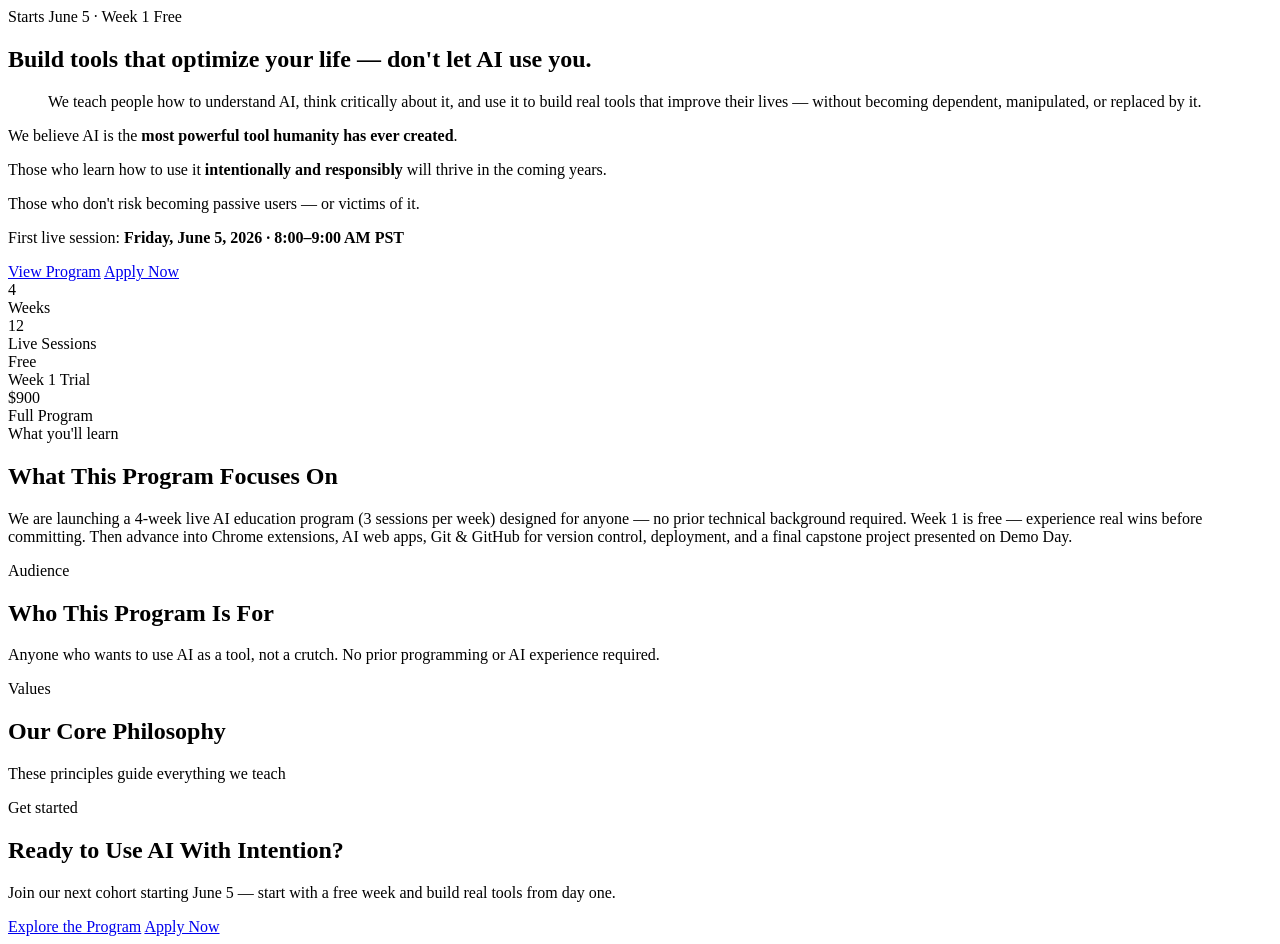
==== index.html @ e9cd8d26 "Remove duplicate program overview section; move intro to focus section" ====
<!DOCTYPE html>
<html lang="en">
<head>
  <meta charset="UTF-8" />
  <meta name="viewport" content="width=device-width, initial-scale=1.0" />
  <title>AI Education Program | Understand AI, Build Tools, Stay in Control</title>
  <meta name="description" content="A 4-week live AI education program starting June 5, 2026. Week 1 is free. Learn to understand AI, think critically, and build real tools — no technical background required." />
  <link rel="preconnect" href="https://fonts.googleapis.com" />
  <link rel="preconnect" href="https://fonts.gstatic.com" crossorigin />
  <link href="https://fonts.googleapis.com/css2?family=DM+Sans:ital,opsz,wght@0,9..40,400;0,9..40,500;0,9..40,600;0,9..40,700&family=Outfit:wght@500;600;700&display=swap" rel="stylesheet" />
  <meta name="theme-color" content="#0c0c0f" />
  <link rel="stylesheet" href="css/styles.css" />
</head>
<body>
  <main>
    <section class="hero">
      <div class="container text-center max-w-4xl">
        <span class="hero-badge">Starts June 5 · Week 1 Free</span>
        <h1>
          <span class="highlight">Build tools that optimize your life</span>
          — don't let AI use you.
        </h1>
        <div class="hero-intro">
          <blockquote class="program-quote hero-quote">
            We teach people how to understand AI, think critically about it, and use it to build real tools that improve their lives — without becoming dependent, manipulated, or replaced by it.
          </blockquote>
          <p class="lead">
            We believe AI is the <strong>most powerful tool humanity has ever created</strong>.
          </p>
          <p class="lead">
            Those who learn how to use it <strong>intentionally and responsibly</strong> will thrive in the coming years.
          </p>
          <p class="lead">
            Those who don't risk becoming passive users — or victims of it.
          </p>
        </div>
        <p class="cohort-start-banner">First live session: <strong data-cohort-start>Friday, June 5, 2026 · 8:00–9:00 AM PST</strong></p>
        <div class="btn-group">
          <a href="program.html" class="btn btn-primary">View Program</a>
          <a href="contact.html#apply" class="btn btn-secondary">Apply Now</a>
        </div>
      </div>
    </section>

    <section class="stats-bar">
      <div class="container">
        <div class="stats-grid">
          <div class="stat-card">
            <div class="stat-value">4</div>
            <div class="stat-label">Weeks</div>
          </div>
          <div class="stat-card">
            <div class="stat-value">12</div>
            <div class="stat-label">Live Sessions</div>
          </div>
          <div class="stat-card">
            <div class="stat-value">Free</div>
            <div class="stat-label">Week 1 Trial</div>
          </div>
          <div class="stat-card">
            <div class="stat-value">$900</div>
            <div class="stat-label">Full Program</div>
          </div>
        </div>
      </div>
    </section>

    <section class="section section-gray">
      <div class="container">
        <div class="section-header">
          <span class="section-eyebrow">What you'll learn</span>
          <h2 class="section-title">What This Program Focuses On</h2>
          <p class="section-intro">
            We are launching a 4-week live AI education program (3 sessions per week) designed for anyone — no prior technical background required.
            Week 1 is free — experience real wins before committing. Then advance into Chrome extensions, AI web apps, Git &amp; GitHub for version control, deployment, and a final capstone project presented on Demo Day.
          </p>
        </div>
        <div id="home-focus-areas" class="grid-4"></div>
      </div>
    </section>

    <section class="section section-white">
      <div class="container">
        <div class="section-header">
          <span class="section-eyebrow">Audience</span>
          <h2 class="section-title">Who This Program Is For</h2>
          <p class="section-intro">
            Anyone who wants to use AI as a tool, not a crutch. No prior programming or AI experience required.
          </p>
        </div>
        <div id="home-audience" class="grid-2 grid-audience max-w-5xl" style="margin: 0 auto;"></div>
      </div>
    </section>

    <section class="section section-primary">
      <div class="container">
        <div class="section-header">
          <span class="section-eyebrow">Values</span>
          <h2 class="section-title">Our Core Philosophy</h2>
          <p class="section-intro">These principles guide everything we teach</p>
        </div>
        <div id="home-philosophy" class="philosophy-grid max-w-4xl" style="margin: 0 auto;"></div>
      </div>
    </section>

    <section class="section section-gray cta-band">
      <div class="container text-center">
        <span class="section-eyebrow">Get started</span>
        <h2 class="section-title">Ready to Use AI With Intention?</h2>
        <p class="section-intro">
          Join our next cohort starting June 5 — start with a free week and build real tools from day one.
        </p>
        <div class="btn-group">
          <a href="program.html" class="btn btn-primary">Explore the Program</a>
          <a href="contact.html#apply" class="btn btn-secondary">Apply Now</a>
        </div>
      </div>
    </section>
  </main>

  <script src="js/data.js"></script>
  <script src="js/layout.js"></script>
  <script src="js/main.js"></script>
</body>
</html>
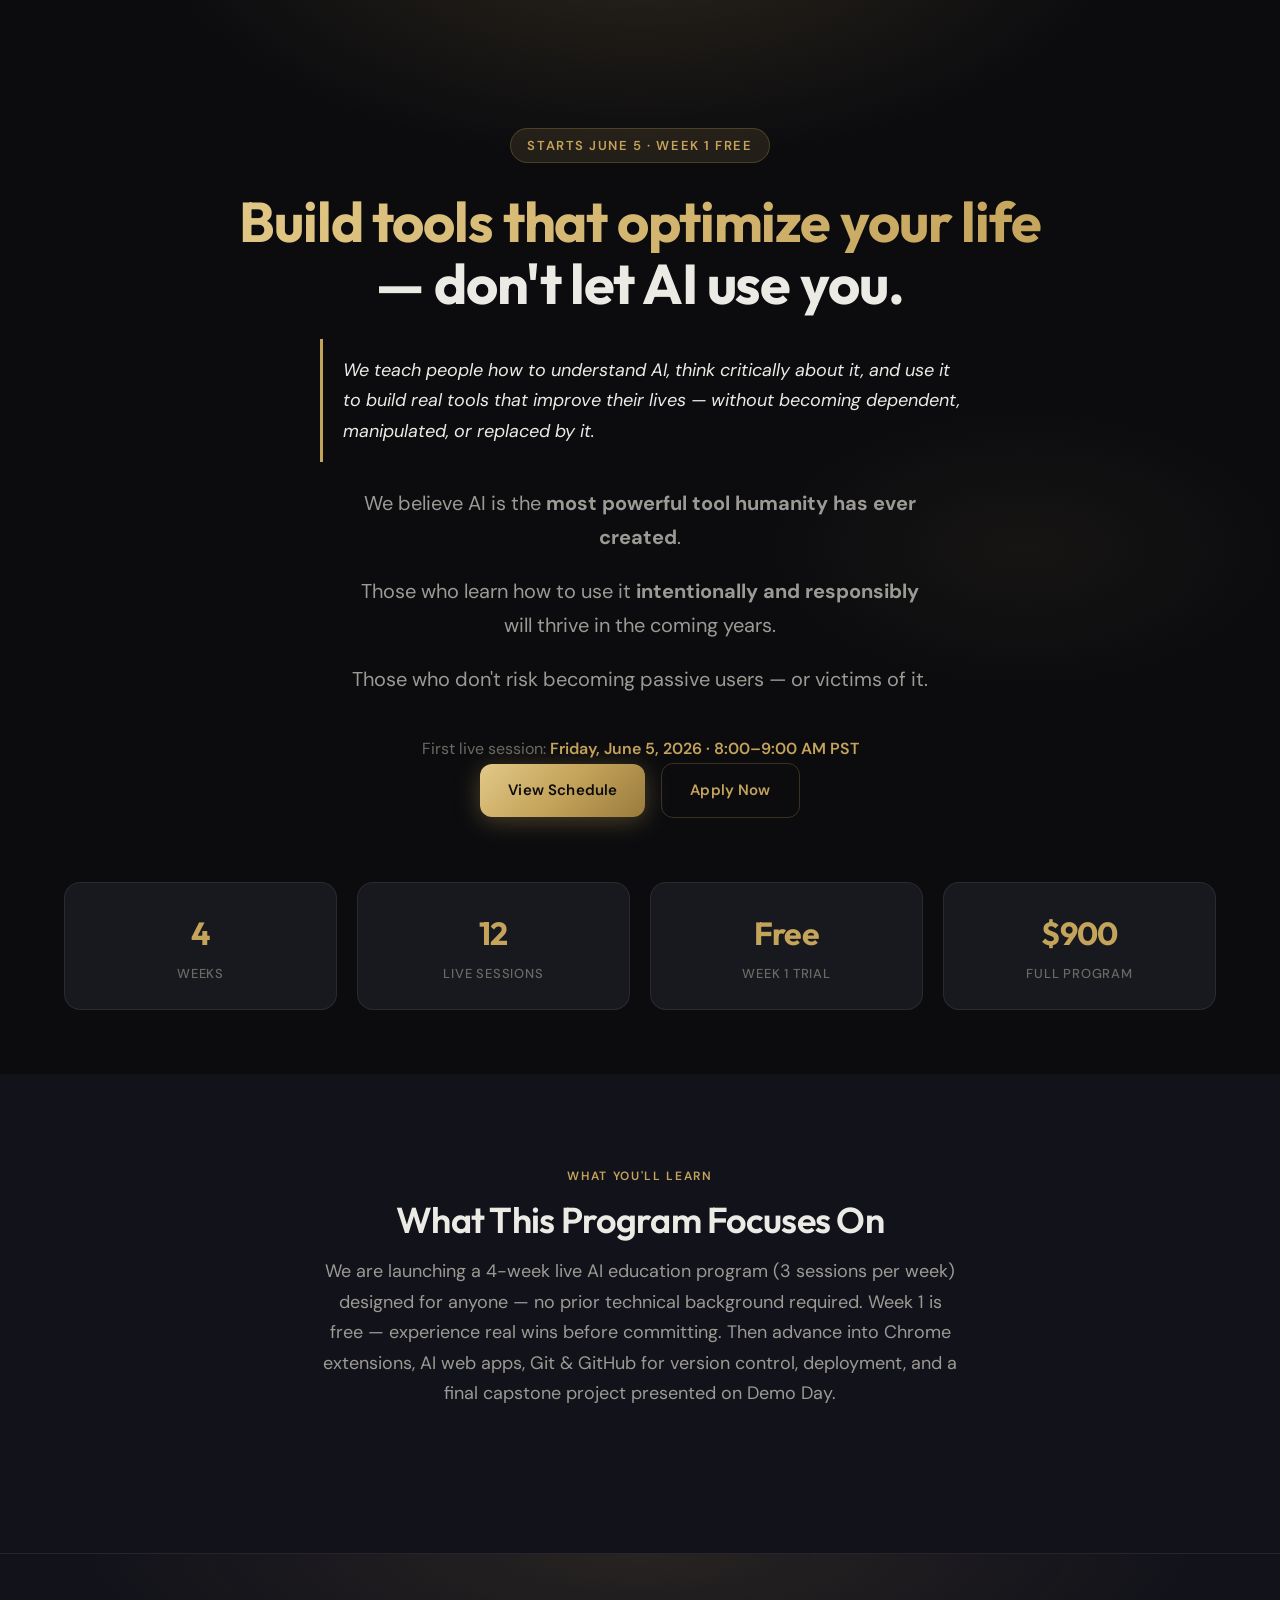
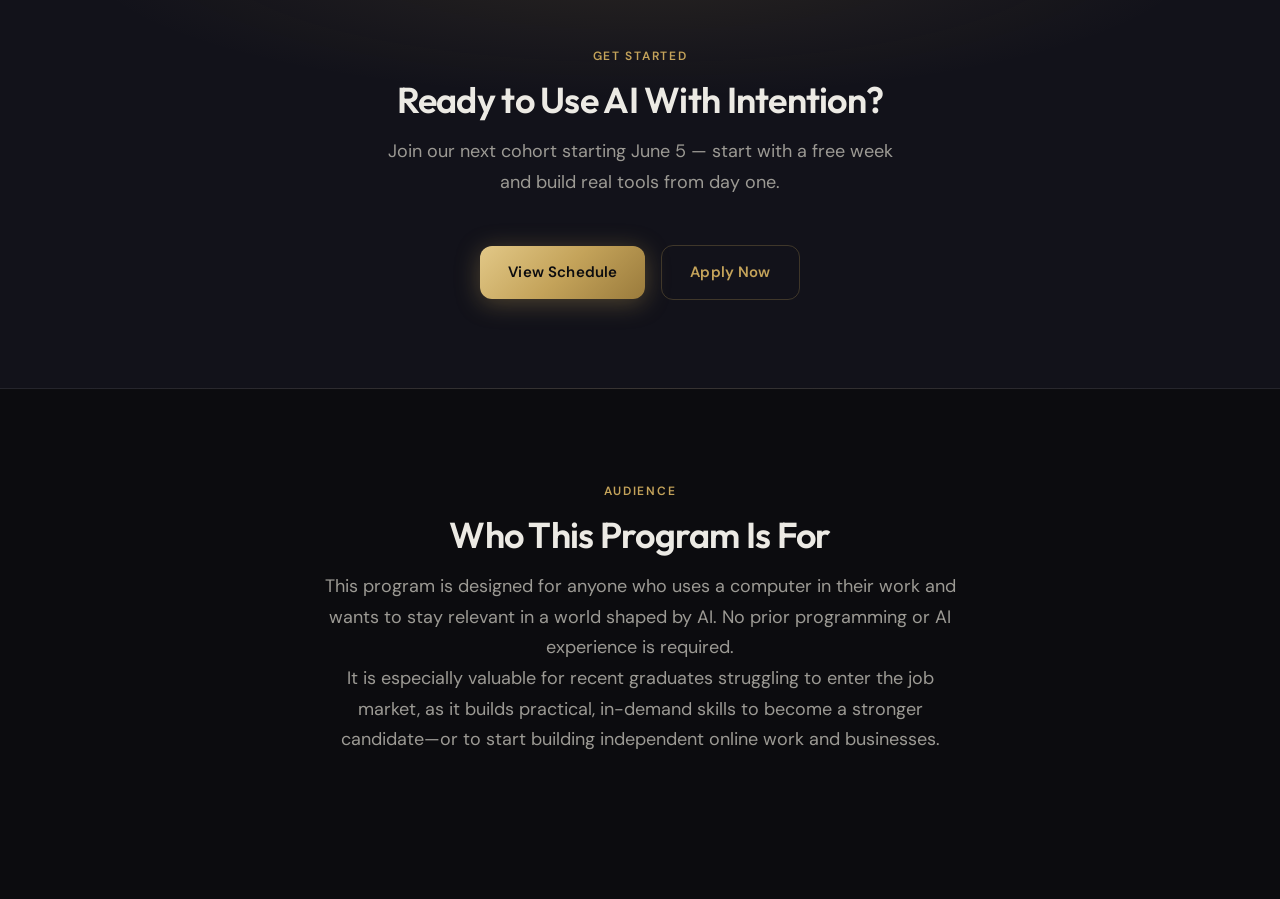
==== commit 7f58569b: "Update audience section copy and move it below CTA on home page" ====
--- a/index.html
+++ b/index.html
@@ -36,7 +36,7 @@
         </div>
         <p class="cohort-start-banner">First live session: <strong data-cohort-start>Friday, June 5, 2026 · 8:00–9:00 AM PST</strong></p>
         <div class="btn-group">
-          <a href="program.html" class="btn btn-primary">View Program</a>
+          <a href="schedule.html" class="btn btn-primary">View Schedule</a>
           <a href="contact.html#apply" class="btn btn-secondary">Apply Now</a>
         </div>
       </div>
@@ -79,31 +79,7 @@
       </div>
     </section>
 
-    <section class="section section-white">
-      <div class="container">
-        <div class="section-header">
-          <span class="section-eyebrow">Audience</span>
-          <h2 class="section-title">Who This Program Is For</h2>
-          <p class="section-intro">
-            Anyone who wants to use AI as a tool, not a crutch. No prior programming or AI experience required.
-          </p>
-        </div>
-        <div id="home-audience" class="grid-2 grid-audience max-w-5xl" style="margin: 0 auto;"></div>
-      </div>
-    </section>
-
-    <section class="section section-primary">
-      <div class="container">
-        <div class="section-header">
-          <span class="section-eyebrow">Values</span>
-          <h2 class="section-title">Our Core Philosophy</h2>
-          <p class="section-intro">These principles guide everything we teach</p>
-        </div>
-        <div id="home-philosophy" class="philosophy-grid max-w-4xl" style="margin: 0 auto;"></div>
-      </div>
-    </section>
-
-    <section class="section section-gray cta-band">
+    <section class="section section-primary cta-band">
       <div class="container text-center">
         <span class="section-eyebrow">Get started</span>
         <h2 class="section-title">Ready to Use AI With Intention?</h2>
@@ -111,9 +87,25 @@
           Join our next cohort starting June 5 — start with a free week and build real tools from day one.
         </p>
         <div class="btn-group">
-          <a href="program.html" class="btn btn-primary">Explore the Program</a>
+          <a href="schedule.html" class="btn btn-primary">View Schedule</a>
           <a href="contact.html#apply" class="btn btn-secondary">Apply Now</a>
         </div>
+      </div>
+    </section>
+
+    <section class="section section-white">
+      <div class="container">
+        <div class="section-header">
+          <span class="section-eyebrow">Audience</span>
+          <h2 class="section-title">Who This Program Is For</h2>
+          <p class="section-intro">
+            This program is designed for anyone who uses a computer in their work and wants to stay relevant in a world shaped by AI. No prior programming or AI experience is required.
+          </p>
+          <p class="section-intro">
+            It is especially valuable for recent graduates struggling to enter the job market, as it builds practical, in-demand skills to become a stronger candidate—or to start building independent online work and businesses.
+          </p>
+        </div>
+        <div id="home-audience" class="grid-2 grid-audience max-w-5xl" style="margin: 0 auto;"></div>
       </div>
     </section>
   </main>
--- a/css/styles.css
+++ b/css/styles.css
@@ -0,0 +1,1535 @@
+/* AI Mastery — Midnight Champagne design system */
+
+:root {
+  /* Core palette */
+  --gold: #c4a35a;
+  --gold-light: #e2c887;
+  --gold-dark: #9a7b3c;
+  --gold-glow: rgba(196, 163, 90, 0.35);
+
+  --ink: #0c0c0f;
+  --ink-raised: #12121a;
+  --surface: #18181f;
+  --surface-hover: #1f1f28;
+  --border: rgba(255, 255, 255, 0.08);
+  --border-gold: rgba(196, 163, 90, 0.25);
+
+  --text: #eceae4;
+  --text-muted: #9c9a94;
+  --text-dim: #6b6963;
+
+  /* Legacy token mapping */
+  --primary-50: rgba(196, 163, 90, 0.06);
+  --primary-100: rgba(196, 163, 90, 0.12);
+  --primary-200: rgba(196, 163, 90, 0.28);
+  --primary-600: var(--gold);
+  --primary-700: var(--gold-light);
+
+  --bg-page: var(--ink);
+  --bg-elevated: var(--ink-raised);
+  --bg-card: var(--surface);
+  --bg-card-alt: var(--surface-hover);
+
+  --gray-50: var(--ink-raised);
+  --gray-200: var(--border);
+  --gray-300: rgba(255, 255, 255, 0.12);
+  --gray-400: var(--text-dim);
+  --gray-500: var(--text-muted);
+  --gray-600: #b8b5ae;
+  --gray-700: #d8d5ce;
+  --gray-800: var(--surface);
+  --gray-900: var(--text);
+  --white: var(--surface);
+
+  --font-display: 'Outfit', system-ui, sans-serif;
+  --font-body: 'DM Sans', system-ui, sans-serif;
+
+  --radius-sm: 0.5rem;
+  --radius-md: 0.75rem;
+  --radius-lg: 1rem;
+  --radius-xl: 1.25rem;
+
+  --shadow-sm: 0 2px 8px rgba(0, 0, 0, 0.25);
+  --shadow-md: 0 8px 32px rgba(0, 0, 0, 0.4);
+  --shadow-gold: 0 4px 24px var(--gold-glow);
+
+  --ease: cubic-bezier(0.4, 0, 0.2, 1);
+  --header-h: 4.5rem;
+}
+
+*,
+*::before,
+*::after {
+  box-sizing: border-box;
+}
+
+html {
+  scroll-behavior: smooth;
+}
+
+body {
+  margin: 0;
+  font-family: var(--font-body);
+  font-size: 1rem;
+  background: var(--bg-page);
+  color: var(--text);
+  line-height: 1.65;
+  -webkit-font-smoothing: antialiased;
+}
+
+img {
+  max-width: 100%;
+  height: auto;
+}
+
+a {
+  color: inherit;
+  text-decoration: none;
+}
+
+a:focus-visible,
+button:focus-visible {
+  outline: 2px solid var(--gold);
+  outline-offset: 3px;
+}
+
+.container {
+  max-width: 76rem;
+  margin: 0 auto;
+  padding: 0 1.25rem;
+}
+
+@media (min-width: 640px) {
+  .container {
+    padding: 0 2rem;
+  }
+}
+
+main {
+  min-height: calc(100vh - 10rem);
+}
+
+/* Typography */
+h1, h2, h3, h4 {
+  font-family: var(--font-display);
+  color: var(--text);
+  font-weight: 600;
+  letter-spacing: -0.02em;
+  line-height: 1.15;
+}
+
+/* Header */
+.site-header {
+  position: sticky;
+  top: 0;
+  z-index: 50;
+  background: rgba(12, 12, 15, 0.82);
+  backdrop-filter: blur(16px);
+  -webkit-backdrop-filter: blur(16px);
+  border-bottom: 1px solid var(--border);
+}
+
+.site-header .container {
+  padding-top: 1rem;
+  padding-bottom: 1rem;
+}
+
+.nav-row {
+  display: flex;
+  align-items: center;
+  justify-content: space-between;
+  min-height: 2.5rem;
+}
+
+.logo {
+  font-family: var(--font-display);
+  font-size: 1.375rem;
+  font-weight: 700;
+  letter-spacing: -0.03em;
+  color: var(--gold);
+  transition: color 0.2s var(--ease);
+}
+
+.logo:hover {
+  color: var(--gold-light);
+}
+
+.nav-desktop {
+  display: none;
+  align-items: center;
+  gap: 0.25rem;
+}
+
+.nav-desktop a {
+  padding: 0.5rem 1rem;
+  border-radius: var(--radius-sm);
+  color: var(--text-muted);
+  font-size: 0.9375rem;
+  font-weight: 500;
+  transition: color 0.2s var(--ease), background 0.2s var(--ease);
+}
+
+.nav-desktop a:hover {
+  color: var(--text);
+  background: var(--primary-50);
+}
+
+.nav-desktop a.active {
+  color: var(--gold);
+  background: var(--primary-100);
+}
+
+.nav-toggle {
+  display: flex;
+  align-items: center;
+  justify-content: center;
+  background: var(--primary-50);
+  border: 1px solid var(--border);
+  border-radius: var(--radius-sm);
+  color: var(--text);
+  cursor: pointer;
+  padding: 0.5rem;
+  transition: border-color 0.2s var(--ease), background 0.2s var(--ease);
+}
+
+.nav-toggle:hover {
+  border-color: var(--border-gold);
+  background: var(--primary-100);
+}
+
+.nav-toggle svg {
+  width: 1.25rem;
+  height: 1.25rem;
+}
+
+.nav-mobile {
+  display: none;
+  margin-top: 0.75rem;
+  padding: 0.75rem;
+  background: var(--surface);
+  border: 1px solid var(--border);
+  border-radius: var(--radius-md);
+}
+
+.nav-mobile.open {
+  display: block;
+}
+
+.nav-mobile a {
+  display: block;
+  padding: 0.75rem 1rem;
+  border-radius: var(--radius-sm);
+  color: var(--text-muted);
+  font-weight: 500;
+  transition: color 0.2s, background 0.2s;
+}
+
+.nav-mobile a:hover,
+.nav-mobile a.active {
+  color: var(--gold);
+  background: var(--primary-50);
+}
+
+@media (min-width: 768px) {
+  .nav-desktop {
+    display: flex;
+  }
+
+  .nav-toggle {
+    display: none;
+  }
+}
+
+.sr-only {
+  position: absolute;
+  width: 1px;
+  height: 1px;
+  padding: 0;
+  margin: -1px;
+  overflow: hidden;
+  clip: rect(0, 0, 0, 0);
+  border: 0;
+}
+
+/* Footer */
+.site-footer {
+  background: var(--ink-raised);
+  border-top: 1px solid var(--border);
+  color: var(--text-muted);
+}
+
+.site-footer .container {
+  padding-top: 4rem;
+  padding-bottom: 2rem;
+}
+
+.footer-grid {
+  display: grid;
+  grid-template-columns: 1fr;
+  gap: 2.5rem;
+}
+
+@media (min-width: 768px) {
+  .footer-grid {
+    grid-template-columns: 1.4fr 1fr 1fr;
+  }
+
+  .footer-grid-simple {
+    grid-template-columns: 1fr;
+    max-width: 24rem;
+  }
+}
+
+.site-footer h3 {
+  font-family: var(--font-display);
+  color: var(--gold);
+  font-size: 1rem;
+  font-weight: 600;
+  text-transform: uppercase;
+  letter-spacing: 0.08em;
+  margin: 0 0 1.25rem;
+}
+
+.site-footer p,
+.site-footer li {
+  font-size: 0.9375rem;
+  line-height: 1.6;
+}
+
+.site-footer ul {
+  list-style: none;
+  padding: 0;
+  margin: 0;
+}
+
+.site-footer li {
+  margin-bottom: 0.625rem;
+}
+
+.site-footer a {
+  transition: color 0.2s var(--ease);
+}
+
+.site-footer a:hover {
+  color: var(--gold-light);
+}
+
+.footer-bottom {
+  border-top: 1px solid var(--border);
+  margin-top: 3rem;
+  padding-top: 1.5rem;
+  text-align: center;
+  font-size: 0.8125rem;
+  color: var(--text-dim);
+}
+
+/* Buttons */
+.btn {
+  display: inline-flex;
+  align-items: center;
+  justify-content: center;
+  padding: 0.875rem 1.75rem;
+  border-radius: var(--radius-md);
+  font-family: var(--font-body);
+  font-size: 0.9375rem;
+  font-weight: 600;
+  letter-spacing: 0.01em;
+  transition: transform 0.2s var(--ease), box-shadow 0.2s var(--ease), background 0.2s var(--ease), border-color 0.2s var(--ease);
+}
+
+.btn:hover {
+  transform: translateY(-2px);
+}
+
+.btn:active {
+  transform: translateY(0);
+}
+
+.btn-primary {
+  background: linear-gradient(135deg, var(--gold-light) 0%, var(--gold) 50%, var(--gold-dark) 100%);
+  color: #0c0c0f;
+  border: none;
+  box-shadow: var(--shadow-gold);
+}
+
+.btn-primary:hover {
+  box-shadow: 0 6px 28px var(--gold-glow);
+  color: #0c0c0f;
+}
+
+.btn-secondary {
+  background: transparent;
+  color: var(--gold);
+  border: 1.5px solid var(--border-gold);
+}
+
+.btn-secondary:hover {
+  background: var(--primary-50);
+  border-color: var(--gold);
+  color: var(--gold-light);
+}
+
+.btn-group {
+  display: flex;
+  flex-direction: column;
+  gap: 1rem;
+  justify-content: center;
+  align-items: center;
+}
+
+@media (min-width: 640px) {
+  .btn-group {
+    flex-direction: row;
+  }
+}
+
+/* Sections */
+.section {
+  padding: 5.5rem 0;
+  position: relative;
+}
+
+.section-sm {
+  padding: 0;
+}
+
+.section-white {
+  background: var(--bg-page);
+}
+
+.section-gray {
+  background: var(--ink-raised);
+}
+
+.section-primary {
+  background:
+    radial-gradient(ellipse 80% 60% at 50% 0%, rgba(196, 163, 90, 0.12) 0%, transparent 55%),
+    var(--ink-raised);
+  border-top: 1px solid var(--border);
+  border-bottom: 1px solid var(--border);
+}
+
+.section-primary h2.section-title {
+  color: var(--text);
+}
+
+.section-primary .section-intro {
+  color: var(--text-muted);
+}
+
+.text-center {
+  text-align: center;
+}
+
+/* Hero */
+.hero {
+  position: relative;
+  padding: 6rem 0 5rem;
+  overflow: hidden;
+}
+
+.hero::before {
+  content: '';
+  position: absolute;
+  inset: 0;
+  background:
+    radial-gradient(ellipse 70% 50% at 50% -10%, rgba(196, 163, 90, 0.18) 0%, transparent 55%),
+    radial-gradient(ellipse 40% 30% at 80% 60%, rgba(196, 163, 90, 0.06) 0%, transparent 50%);
+  pointer-events: none;
+}
+
+.hero .container {
+  position: relative;
+  z-index: 1;
+}
+
+.cohort-start-banner {
+  margin: 1rem 0 0;
+  font-size: 1rem;
+  color: var(--gray-400);
+  animation: fadeUp 0.6s var(--ease) 0.25s both;
+}
+
+.cohort-start-banner strong {
+  color: var(--gold);
+  font-weight: 600;
+}
+
+.hero-badge {
+  display: inline-block;
+  padding: 0.375rem 1rem;
+  margin-bottom: 1.5rem;
+  font-size: 0.8125rem;
+  font-weight: 600;
+  letter-spacing: 0.12em;
+  text-transform: uppercase;
+  color: var(--gold);
+  background: var(--primary-100);
+  border: 1px solid var(--border-gold);
+  border-radius: 999px;
+  animation: fadeUp 0.6s var(--ease) both;
+}
+
+.hero h1 {
+  font-size: clamp(2rem, 5vw, 3.5rem);
+  font-weight: 700;
+  margin: 0 0 1.5rem;
+  line-height: 1.1;
+  animation: fadeUp 0.6s var(--ease) 0.1s both;
+}
+
+.hero .highlight {
+  display: block;
+  margin-top: 0.25rem;
+  background: linear-gradient(135deg, var(--gold-light) 0%, var(--gold) 100%);
+  -webkit-background-clip: text;
+  -webkit-text-fill-color: transparent;
+  background-clip: text;
+}
+
+.hero-intro {
+  max-width: 40rem;
+  margin: 0 auto 2rem;
+}
+
+.hero-quote {
+  text-align: left;
+  margin: 0 auto 1.5rem;
+}
+
+.hero .lead {
+  font-size: clamp(1.0625rem, 2vw, 1.25rem);
+  color: var(--text-muted);
+  max-width: 36rem;
+  margin-left: auto;
+  margin-right: auto;
+  line-height: 1.7;
+  animation: fadeUp 0.6s var(--ease) 0.2s both;
+}
+
+.hero-intro .lead {
+  margin-bottom: 1rem;
+}
+
+.hero-intro .lead:last-child {
+  margin-bottom: 2.5rem;
+}
+
+.hero .btn-group {
+  animation: fadeUp 0.6s var(--ease) 0.3s both;
+}
+
+@media (min-width: 768px) {
+  .hero {
+    padding: 8rem 0 6rem;
+  }
+}
+
+.page-hero {
+  position: relative;
+  padding: 5rem 0 4rem;
+  overflow: hidden;
+}
+
+.page-hero::before {
+  content: '';
+  position: absolute;
+  inset: 0;
+  background: radial-gradient(ellipse 60% 40% at 50% 0%, rgba(196, 163, 90, 0.1) 0%, transparent 60%);
+  pointer-events: none;
+}
+
+.page-hero .container {
+  position: relative;
+  z-index: 1;
+}
+
+.page-hero h1 {
+  font-size: clamp(2rem, 4vw, 2.75rem);
+  margin: 0 0 1rem;
+}
+
+.page-hero .lead {
+  font-size: 1.125rem;
+  color: var(--text-muted);
+  margin: 0;
+  max-width: 40rem;
+  margin-left: auto;
+  margin-right: auto;
+}
+
+/* Stats bar */
+.stats-bar {
+  margin-top: -2rem;
+  padding-bottom: 4rem;
+  position: relative;
+  z-index: 2;
+}
+
+.stats-grid {
+  display: grid;
+  grid-template-columns: repeat(2, 1fr);
+  gap: 1rem;
+}
+
+@media (min-width: 768px) {
+  .stats-grid {
+    grid-template-columns: repeat(4, 1fr);
+    gap: 1.25rem;
+  }
+}
+
+.stat-card {
+  text-align: center;
+  padding: 1.5rem 1rem;
+  background: var(--surface);
+  border: 1px solid var(--border);
+  border-radius: var(--radius-lg);
+  transition: border-color 0.25s var(--ease), transform 0.25s var(--ease), box-shadow 0.25s var(--ease);
+}
+
+.stat-card:hover {
+  border-color: var(--border-gold);
+  transform: translateY(-4px);
+  box-shadow: var(--shadow-md);
+}
+
+.stat-value {
+  font-family: var(--font-display);
+  font-size: 1.75rem;
+  font-weight: 700;
+  color: var(--gold);
+  margin-bottom: 0.25rem;
+  letter-spacing: -0.02em;
+}
+
+@media (min-width: 768px) {
+  .stat-value {
+    font-size: 2rem;
+  }
+}
+
+.stat-label {
+  font-size: 0.8125rem;
+  font-weight: 500;
+  text-transform: uppercase;
+  letter-spacing: 0.06em;
+  color: var(--text-dim);
+}
+
+/* Section headers */
+.section-eyebrow {
+  display: inline-block;
+  font-size: 0.75rem;
+  font-weight: 600;
+  letter-spacing: 0.14em;
+  text-transform: uppercase;
+  color: var(--gold);
+  margin-bottom: 0.75rem;
+}
+
+h2.section-title {
+  font-size: clamp(1.75rem, 3vw, 2.25rem);
+  margin: 0 0 1rem;
+}
+
+.section-intro {
+  font-size: 1.125rem;
+  color: var(--text-muted);
+  margin: 0 0 3rem;
+  line-height: 1.7;
+}
+
+.section-header {
+  text-align: center;
+  max-width: 40rem;
+  margin: 0 auto 3.5rem;
+}
+
+.section-header .section-intro {
+  margin-bottom: 0;
+}
+
+.max-w-3xl {
+  max-width: 48rem;
+  margin-left: auto;
+  margin-right: auto;
+}
+
+.max-w-4xl {
+  max-width: 56rem;
+  margin-left: auto;
+  margin-right: auto;
+}
+
+.max-w-5xl {
+  max-width: 64rem;
+  margin-left: auto;
+  margin-right: auto;
+}
+
+/* Grids */
+.grid-2 {
+  display: grid;
+  gap: 1.25rem;
+}
+
+.grid-3 {
+  display: grid;
+  gap: 1.5rem;
+}
+
+.grid-4 {
+  display: grid;
+  grid-template-columns: repeat(2, 1fr);
+  gap: 1.25rem;
+}
+
+@media (min-width: 768px) {
+  .grid-2 {
+    grid-template-columns: repeat(2, 1fr);
+    gap: 1.5rem;
+  }
+
+  .grid-3 {
+    grid-template-columns: repeat(3, 1fr);
+    gap: 1.5rem;
+  }
+
+  .grid-4 {
+    grid-template-columns: repeat(4, 1fr);
+  }
+}
+
+@media (min-width: 1024px) {
+  .grid-audience {
+    grid-template-columns: repeat(3, 1fr);
+  }
+}
+
+/* Cards */
+.card {
+  background: var(--bg-card);
+  padding: 2rem;
+  border-radius: var(--radius-lg);
+  border: 1px solid var(--border);
+  transition: border-color 0.25s var(--ease), transform 0.25s var(--ease), box-shadow 0.25s var(--ease);
+}
+
+.card:hover {
+  border-color: var(--border-gold);
+  transform: translateY(-3px);
+  box-shadow: var(--shadow-md);
+}
+
+.card-muted {
+  background: var(--bg-card-alt) !important;
+}
+
+.card-bordered {
+  padding: 1.75rem;
+  background: var(--bg-card);
+  border: 1px solid var(--border);
+  border-radius: var(--radius-lg);
+  transition: border-color 0.25s var(--ease), transform 0.25s var(--ease), box-shadow 0.25s var(--ease);
+}
+
+.card-bordered:hover {
+  border-color: var(--gold);
+  transform: translateY(-3px);
+  box-shadow: var(--shadow-md);
+}
+
+.icon-box {
+  width: 3rem;
+  height: 3rem;
+  background: var(--primary-100);
+  border: 1px solid var(--border-gold);
+  border-radius: var(--radius-md);
+  display: flex;
+  align-items: center;
+  justify-content: center;
+  margin-bottom: 1.25rem;
+}
+
+.icon-box svg {
+  width: 1.375rem;
+  height: 1.375rem;
+  color: var(--gold);
+  stroke-width: 1.75;
+}
+
+.card h3 {
+  font-size: 1.125rem;
+  font-weight: 600;
+  margin: 0 0 0.625rem;
+}
+
+.card p {
+  color: var(--text-muted);
+  margin: 0;
+  font-size: 0.9375rem;
+  line-height: 1.65;
+}
+
+/* Philosophy */
+.philosophy-grid {
+  display: grid;
+  gap: 1rem;
+}
+
+@media (min-width: 768px) {
+  .philosophy-grid {
+    grid-template-columns: repeat(2, 1fr);
+    gap: 1.25rem;
+  }
+}
+
+.philosophy-item {
+  display: flex;
+  align-items: flex-start;
+  gap: 1rem;
+  padding: 1.25rem 1.5rem;
+  background: var(--surface);
+  border: 1px solid var(--border);
+  border-radius: var(--radius-md);
+  transition: border-color 0.2s var(--ease);
+}
+
+.philosophy-item:hover {
+  border-color: var(--border-gold);
+}
+
+.philosophy-item p {
+  margin: 0;
+  color: var(--text-muted);
+  font-size: 0.9375rem;
+  line-height: 1.6;
+}
+
+.check-circle {
+  flex-shrink: 0;
+  width: 1.75rem;
+  height: 1.75rem;
+  background: linear-gradient(135deg, var(--gold-light), var(--gold));
+  color: #0c0c0f;
+  border-radius: 50%;
+  display: flex;
+  align-items: center;
+  justify-content: center;
+  font-weight: 700;
+  font-size: 0.75rem;
+}
+
+.number-circle {
+  flex-shrink: 0;
+  width: 2.5rem;
+  height: 2.5rem;
+  background: linear-gradient(135deg, var(--gold-light), var(--gold-dark));
+  color: #0c0c0f;
+  border-radius: 50%;
+  display: flex;
+  align-items: center;
+  justify-content: center;
+  font-family: var(--font-display);
+  font-weight: 700;
+  font-size: 0.9375rem;
+}
+
+/* About */
+.prose p {
+  font-size: 1.125rem;
+  color: var(--text-muted);
+  line-height: 1.8;
+  margin: 0 0 1.5rem;
+}
+
+.program-quote {
+  font-size: 1.125rem;
+  font-style: italic;
+  color: var(--text);
+  line-height: 1.7;
+  margin: 0 0 1.5rem;
+  padding: 1rem 0 1rem 1.25rem;
+  border-left: 3px solid var(--gold);
+}
+
+.overview-focus-list {
+  list-style: none;
+  padding: 0;
+  margin: 0;
+  display: grid;
+  gap: 0.75rem;
+}
+
+.overview-focus-list li {
+  display: flex;
+  align-items: flex-start;
+  gap: 0.75rem;
+  font-size: 1.0625rem;
+  color: var(--text-muted);
+}
+
+.feature-block {
+  border-left: 3px solid var(--gold);
+  padding: 0 0 0 1.5rem;
+  margin-bottom: 2.5rem;
+}
+
+.feature-block h3 {
+  font-size: 1.25rem;
+  margin: 0 0 0.5rem;
+}
+
+.feature-block p {
+  color: var(--text-muted);
+  font-size: 1rem;
+  margin: 0;
+  line-height: 1.7;
+}
+
+.instructor-card {
+  background: var(--surface);
+  border: 1px solid var(--border);
+  padding: 2.5rem;
+  border-radius: var(--radius-xl);
+}
+
+.instructor-card-header h3 {
+  margin: 1rem 0 0;
+  font-size: 1.5rem;
+}
+
+.instructor-bio {
+  margin-top: 2rem;
+  text-align: left;
+}
+
+.instructor-equations {
+  list-style: none;
+  padding: 0;
+  margin: 0 0 1.5rem;
+  display: grid;
+  gap: 1rem;
+}
+
+.instructor-equations li {
+  padding: 1.25rem 1.5rem;
+  background: var(--bg-card);
+  border: 1px solid var(--border);
+  border-left: 3px solid var(--gold);
+  border-radius: var(--radius-md);
+  text-align: center;
+}
+
+.math-equation {
+  display: inline-block;
+  margin: 0;
+  font-size: 1.375rem;
+  color: var(--text);
+  white-space: nowrap;
+  vertical-align: middle;
+}
+
+.math-equation mrow {
+  display: inline;
+  white-space: nowrap;
+}
+
+.math-equation-note {
+  display: block;
+  margin-top: 0.75rem;
+  font-size: 0.9375rem;
+  color: var(--text-muted);
+  font-style: italic;
+  text-align: center;
+}
+
+@media (min-width: 768px) {
+  .instructor-card {
+    padding: 3.5rem;
+  }
+}
+
+.avatar-placeholder {
+  width: 7rem;
+  height: 7rem;
+  background: var(--primary-100);
+  border: 2px solid var(--border-gold);
+  border-radius: 50%;
+  margin: 0 auto 1.5rem;
+}
+
+/* Program */
+.program-meta {
+  display: flex;
+  flex-wrap: wrap;
+  justify-content: center;
+  gap: 1rem 1.5rem;
+  margin-top: 1.5rem;
+}
+
+.program-meta span {
+  display: inline-flex;
+  align-items: center;
+  gap: 0.5rem;
+  padding: 0.5rem 1rem;
+  font-size: 0.875rem;
+  font-weight: 500;
+  color: var(--text-muted);
+  background: var(--primary-50);
+  border: 1px solid var(--border);
+  border-radius: 999px;
+}
+
+.program-meta svg {
+  width: 1rem;
+  height: 1rem;
+  color: var(--gold);
+}
+
+.week-header {
+  text-align: center;
+  margin-bottom: 2.5rem;
+}
+
+.week-header h2 {
+  font-size: 1.5rem;
+  margin: 0 0 0.5rem;
+  color: var(--gold);
+}
+
+.week-header p {
+  font-size: 1rem;
+  color: var(--text-muted);
+  margin: 0;
+}
+
+.week-section {
+  margin-bottom: 3.5rem;
+}
+
+.week-section:last-child {
+  margin-bottom: 0;
+}
+
+/* Day cards */
+.day-card {
+  background: var(--bg-card);
+  border: 1px solid var(--border);
+  border-radius: var(--radius-lg);
+  overflow: hidden;
+  transition: border-color 0.25s var(--ease), box-shadow 0.25s var(--ease);
+}
+
+.day-card:hover {
+  border-color: var(--border-gold);
+}
+
+.day-card.expanded {
+  border-color: var(--gold);
+  box-shadow: var(--shadow-sm);
+}
+
+.day-card-toggle {
+  width: 100%;
+  padding: 1.5rem 1.75rem;
+  text-align: left;
+  background: none;
+  border: none;
+  cursor: pointer;
+  display: flex;
+  align-items: center;
+  justify-content: space-between;
+  gap: 1rem;
+  font-family: inherit;
+  color: var(--text);
+  transition: background 0.2s;
+}
+
+.day-card-toggle:hover {
+  background: var(--primary-50);
+}
+
+.day-card-toggle h3 {
+  font-family: var(--font-display);
+  font-size: 1.125rem;
+  font-weight: 600;
+  margin: 0 0 0.375rem;
+}
+
+.day-card-toggle p {
+  color: var(--text-muted);
+  margin: 0;
+  font-size: 0.875rem;
+}
+
+.day-card-chevron {
+  width: 1.25rem;
+  height: 1.25rem;
+  color: var(--gold);
+  flex-shrink: 0;
+  transition: transform 0.3s var(--ease);
+}
+
+.day-card.expanded .day-card-chevron {
+  transform: rotate(180deg);
+}
+
+.day-card-topics {
+  display: none;
+  padding: 0 1.75rem 1.5rem;
+  border-top: 1px solid var(--border);
+  background: rgba(0, 0, 0, 0.2);
+}
+
+.day-card.expanded .day-card-topics {
+  display: block;
+}
+
+.day-card-topics h4 {
+  font-size: 0.75rem;
+  font-weight: 600;
+  text-transform: uppercase;
+  letter-spacing: 0.1em;
+  color: var(--gold);
+  margin: 1.25rem 0 0.75rem;
+}
+
+.day-card-topics ul {
+  list-style: none;
+  padding: 0;
+  margin: 0;
+}
+
+.day-card-topics li {
+  display: flex;
+  align-items: flex-start;
+  gap: 0.75rem;
+  margin-bottom: 0.5rem;
+  color: var(--text-muted);
+  font-size: 0.9375rem;
+}
+
+.topic-dot {
+  flex-shrink: 0;
+  width: 5px;
+  height: 5px;
+  background: var(--gold);
+  border-radius: 50%;
+  margin-top: 0.55rem;
+}
+
+.step-circle {
+  width: 3.5rem;
+  height: 3.5rem;
+  background: var(--primary-100);
+  border: 1px solid var(--border-gold);
+  border-radius: 50%;
+  display: flex;
+  align-items: center;
+  justify-content: center;
+  margin: 0 auto 1rem;
+  font-family: var(--font-display);
+  font-size: 1.25rem;
+  font-weight: 700;
+  color: var(--gold);
+}
+
+.grid-3 .text-center p {
+  color: var(--text-muted);
+  font-size: 0.9375rem;
+  margin: 0;
+}
+
+/* Schedule */
+.format-grid {
+  display: grid;
+  gap: 1.25rem;
+}
+
+@media (min-width: 640px) {
+  .format-grid {
+    grid-template-columns: repeat(2, 1fr);
+  }
+}
+
+@media (min-width: 1024px) {
+  .format-grid {
+    grid-template-columns: repeat(4, 1fr);
+  }
+}
+
+.format-card {
+  text-align: center;
+  padding: 2rem 1.5rem;
+  background: var(--bg-card);
+  border: 1px solid var(--border);
+  border-radius: var(--radius-lg);
+  transition: transform 0.25s var(--ease), border-color 0.25s var(--ease);
+}
+
+.format-card:hover {
+  transform: translateY(-4px);
+  border-color: var(--border-gold);
+}
+
+.format-card-highlight {
+  border-color: var(--border-gold);
+  background: var(--primary-100);
+}
+
+.format-card .big {
+  font-family: var(--font-display);
+  font-size: 2.5rem;
+  font-weight: 700;
+  color: var(--gold);
+  line-height: 1;
+  margin-bottom: 0.5rem;
+}
+
+.timeline-week {
+  margin-bottom: 3rem;
+}
+
+.timeline-week:last-child {
+  margin-bottom: 0;
+}
+
+.timeline-week-header {
+  background: linear-gradient(135deg, var(--gold-light) 0%, var(--gold) 50%, var(--gold-dark) 100%);
+  color: #0c0c0f;
+  padding: 1.25rem 1.5rem;
+  border-radius: var(--radius-lg) var(--radius-lg) 0 0;
+}
+
+.timeline-week-header h3 {
+  margin: 0 0 0.25rem;
+  font-size: 1.25rem;
+  font-weight: 700;
+  color: #0c0c0f;
+}
+
+.timeline-week-header p {
+  margin: 0;
+  font-size: 0.875rem;
+  color: rgba(12, 12, 15, 0.75);
+}
+
+.timeline-days {
+  background: var(--bg-card);
+  border: 1px solid var(--border-gold);
+  border-top: none;
+  border-radius: 0 0 var(--radius-lg) var(--radius-lg);
+  overflow: hidden;
+}
+
+.timeline-day {
+  padding: 1.5rem 1.75rem;
+  border-bottom: 1px solid var(--border);
+  transition: background 0.2s;
+}
+
+.timeline-day:hover {
+  background: var(--primary-50);
+}
+
+.timeline-day:last-child {
+  border-bottom: none;
+}
+
+.timeline-day-inner {
+  display: flex;
+  gap: 1.25rem;
+}
+
+.day-badge {
+  flex-shrink: 0;
+  width: 3.5rem;
+  height: 3.5rem;
+  background: var(--primary-100);
+  border: 1px solid var(--border-gold);
+  border-radius: var(--radius-md);
+  display: flex;
+  align-items: center;
+  justify-content: center;
+  font-family: var(--font-display);
+  font-weight: 700;
+  font-size: 0.6875rem;
+  color: var(--gold);
+  text-align: center;
+  line-height: 1.2;
+}
+
+.timeline-meta {
+  display: flex;
+  flex-wrap: wrap;
+  gap: 1rem;
+  font-size: 0.8125rem;
+  color: var(--text-dim);
+}
+
+.check-list {
+  list-style: none;
+  padding: 0;
+  margin: 0;
+}
+
+.check-list li {
+  display: flex;
+  align-items: flex-start;
+  gap: 0.75rem;
+  margin-bottom: 0.625rem;
+  color: var(--text-muted);
+  font-size: 0.9375rem;
+}
+
+.check-list svg {
+  width: 1.125rem;
+  height: 1.125rem;
+  color: var(--gold);
+  flex-shrink: 0;
+  margin-top: 0.2rem;
+}
+
+.check-list.optional svg {
+  color: var(--text-dim);
+}
+
+.setup-box {
+  background: var(--surface);
+  padding: 2rem;
+  border-radius: var(--radius-lg);
+  border: 1px solid var(--border-gold);
+}
+
+.setup-box h3 {
+  margin-top: 0;
+}
+
+.setup-box ul {
+  list-style: none;
+  padding: 0;
+  margin: 0;
+}
+
+.setup-box li {
+  display: flex;
+  gap: 0.75rem;
+  margin-bottom: 0.625rem;
+  color: var(--text-muted);
+  font-size: 0.9375rem;
+}
+
+.setup-box .arrow {
+  color: var(--gold);
+  font-weight: 700;
+}
+
+/* Contact */
+.contact-card {
+  background: var(--bg-card);
+  border: 1px solid var(--border);
+  padding: 2rem;
+  border-radius: var(--radius-lg);
+  transition: border-color 0.25s var(--ease), transform 0.25s var(--ease);
+  height: 100%;
+}
+
+.contact-card:hover {
+  border-color: var(--border-gold);
+  transform: translateY(-3px);
+}
+
+.contact-card h3 {
+  font-size: 1.0625rem;
+  margin: 0 0 0.5rem;
+}
+
+.contact-card p {
+  color: var(--text-muted);
+  font-size: 0.9375rem;
+  margin: 0 0 0.75rem;
+}
+
+.contact-card a {
+  color: var(--gold);
+  font-weight: 600;
+  transition: color 0.2s;
+}
+
+.contact-card a:hover {
+  color: var(--gold-light);
+}
+
+.faq-item {
+  background: var(--bg-card);
+  border: 1px solid var(--border);
+  padding: 1.5rem 1.75rem;
+  border-radius: var(--radius-lg);
+  margin-bottom: 1rem;
+  transition: border-color 0.2s var(--ease);
+}
+
+.faq-item:hover {
+  border-color: var(--border-gold);
+}
+
+.faq-item:last-child {
+  margin-bottom: 0;
+}
+
+.faq-item h3 {
+  font-size: 1.0625rem;
+  font-weight: 600;
+  margin: 0 0 0.625rem;
+  color: var(--text);
+}
+
+.faq-item p {
+  color: var(--text-muted);
+  margin: 0;
+  font-size: 0.9375rem;
+  line-height: 1.65;
+}
+
+.email-cta {
+  display: inline-flex;
+  padding: 0.875rem 2rem;
+  background: linear-gradient(135deg, var(--gold-light), var(--gold));
+  color: #0c0c0f;
+  border-radius: var(--radius-md);
+  font-weight: 600;
+  transition: transform 0.2s var(--ease), box-shadow 0.2s var(--ease);
+}
+
+.email-cta:hover {
+  transform: translateY(-2px);
+  box-shadow: var(--shadow-gold);
+  color: #0c0c0f;
+}
+
+.text-gray-900 {
+  color: var(--text);
+}
+
+.text-dim {
+  color: var(--text-dim);
+  font-size: 0.875rem;
+}
+
+.mb-16 {
+  margin-bottom: 4rem;
+}
+
+.day-cards {
+  display: flex;
+  flex-direction: column;
+  gap: 1rem;
+}
+
+.icon-menu[hidden],
+.icon-close[hidden] {
+  display: none;
+}
+
+.timeline-day h4 {
+  margin: 0 0 0.375rem;
+  font-size: 1.0625rem;
+}
+
+.timeline-day p {
+  color: var(--text-muted);
+  margin: 0 0 0.625rem;
+  font-size: 0.875rem;
+}
+
+#about-philosophy.grid-2 .card,
+#about-audience.grid-2 .card {
+  height: 100%;
+}
+
+#about-philosophy .philosophy-item p {
+  margin: 0;
+}
+
+.section-primary .btn-secondary {
+  border-color: var(--border-gold);
+}
+
+/* CTA band */
+.cta-band {
+  text-align: center;
+}
+
+.cta-band .section-intro {
+  margin-left: auto;
+  margin-right: auto;
+  max-width: 32rem;
+}
+
+/* Intake form */
+.intake-form-section {
+  scroll-margin-top: 5rem;
+}
+
+.intake-form-panel {
+  background: var(--bg-card);
+  border: 1px solid var(--border);
+  border-radius: var(--radius-lg);
+  padding: 2rem;
+  text-align: center;
+}
+
+.intake-form-panel-intro {
+  color: var(--text-muted);
+  margin: 0 0 1.5rem;
+  font-size: 0.9375rem;
+  line-height: 1.65;
+}
+
+.intake-form-fields {
+  max-width: 20rem;
+  margin: 0 auto 1.75rem;
+  text-align: left;
+}
+
+.intake-form-actions {
+  justify-content: center;
+}
+
+.intake-form-fallback {
+  margin-top: 1rem;
+  color: var(--text-muted);
+  font-size: 0.9375rem;
+}
+
+.intake-form-fallback a {
+  color: var(--gold);
+  font-weight: 600;
+}
+
+.intake-form-fallback a:hover {
+  color: var(--gold-light);
+}
+
+/* Animations */
+@keyframes fadeUp {
+  from {
+    opacity: 0;
+    transform: translateY(16px);
+  }
+  to {
+    opacity: 1;
+    transform: translateY(0);
+  }
+}
+
+@media (prefers-reduced-motion: reduce) {
+  *,
+  *::before,
+  *::after {
+    animation-duration: 0.01ms !important;
+    transition-duration: 0.01ms !important;
+  }
+}
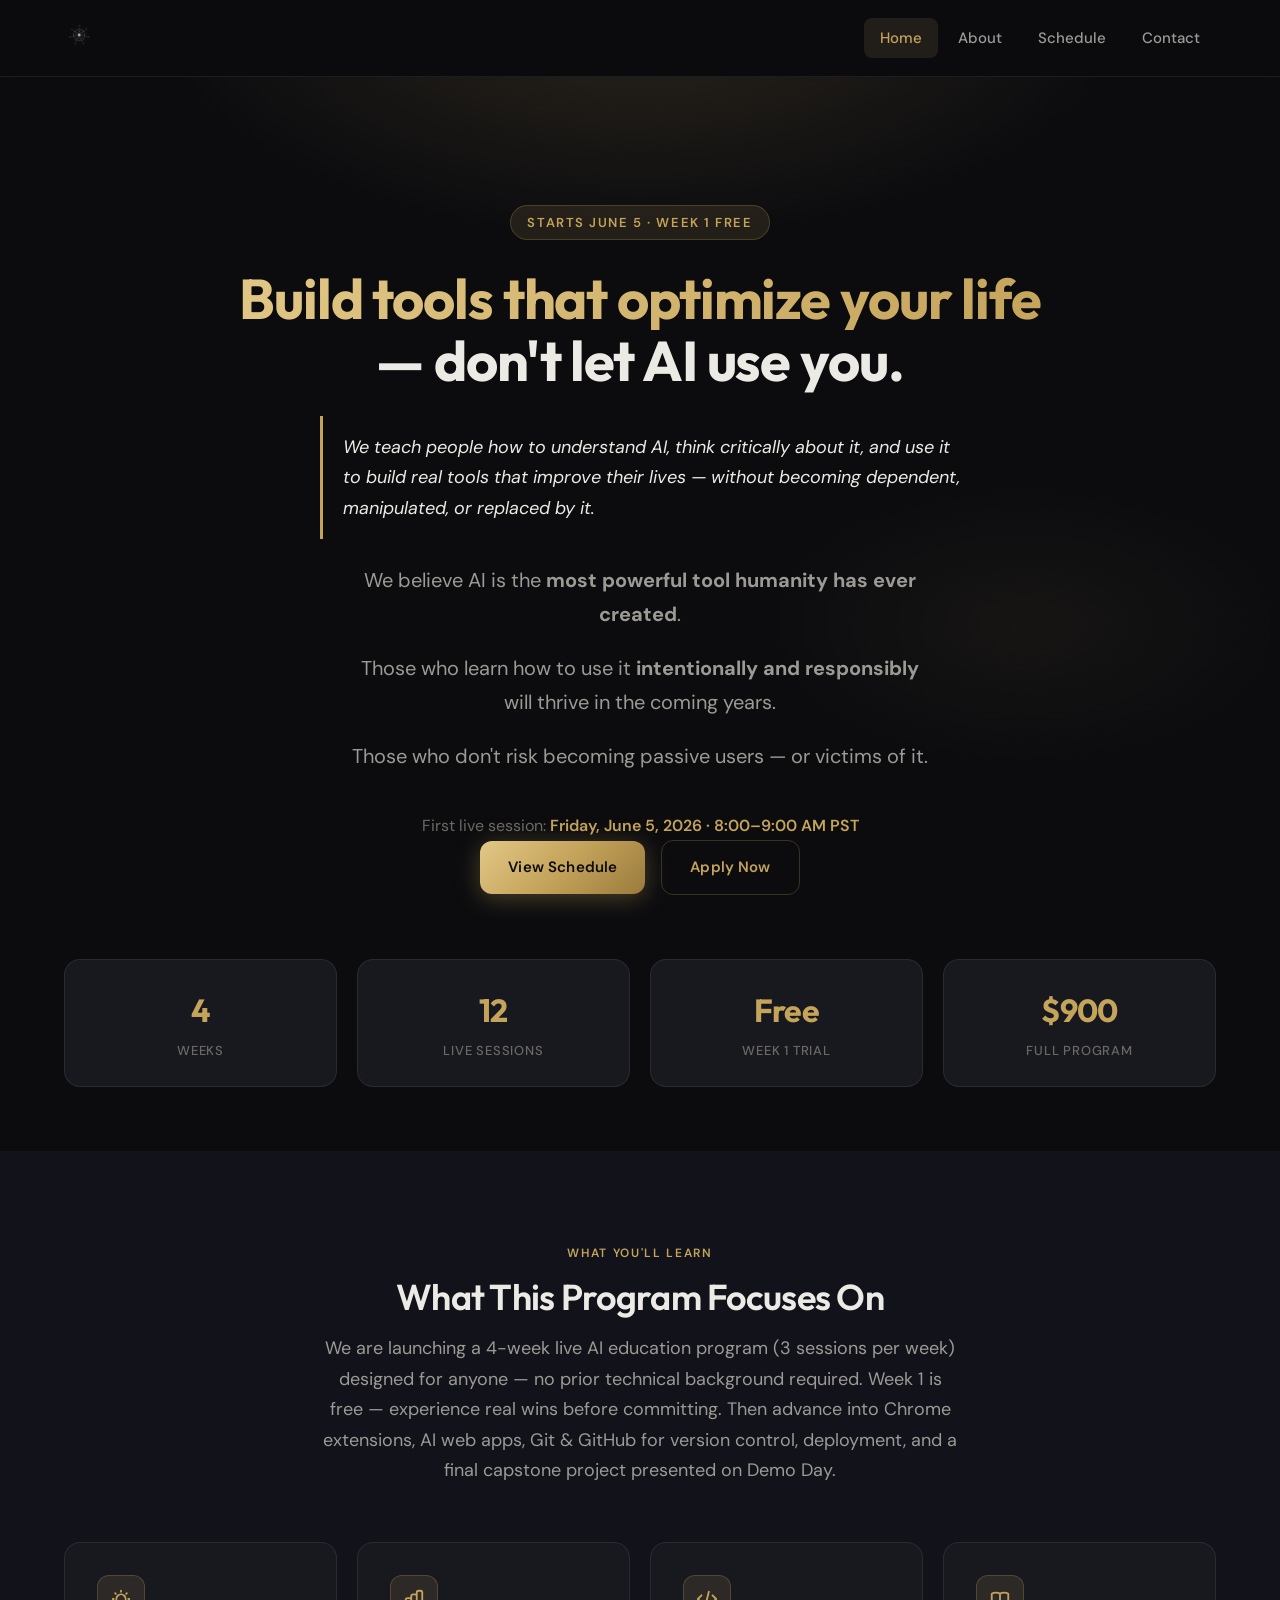
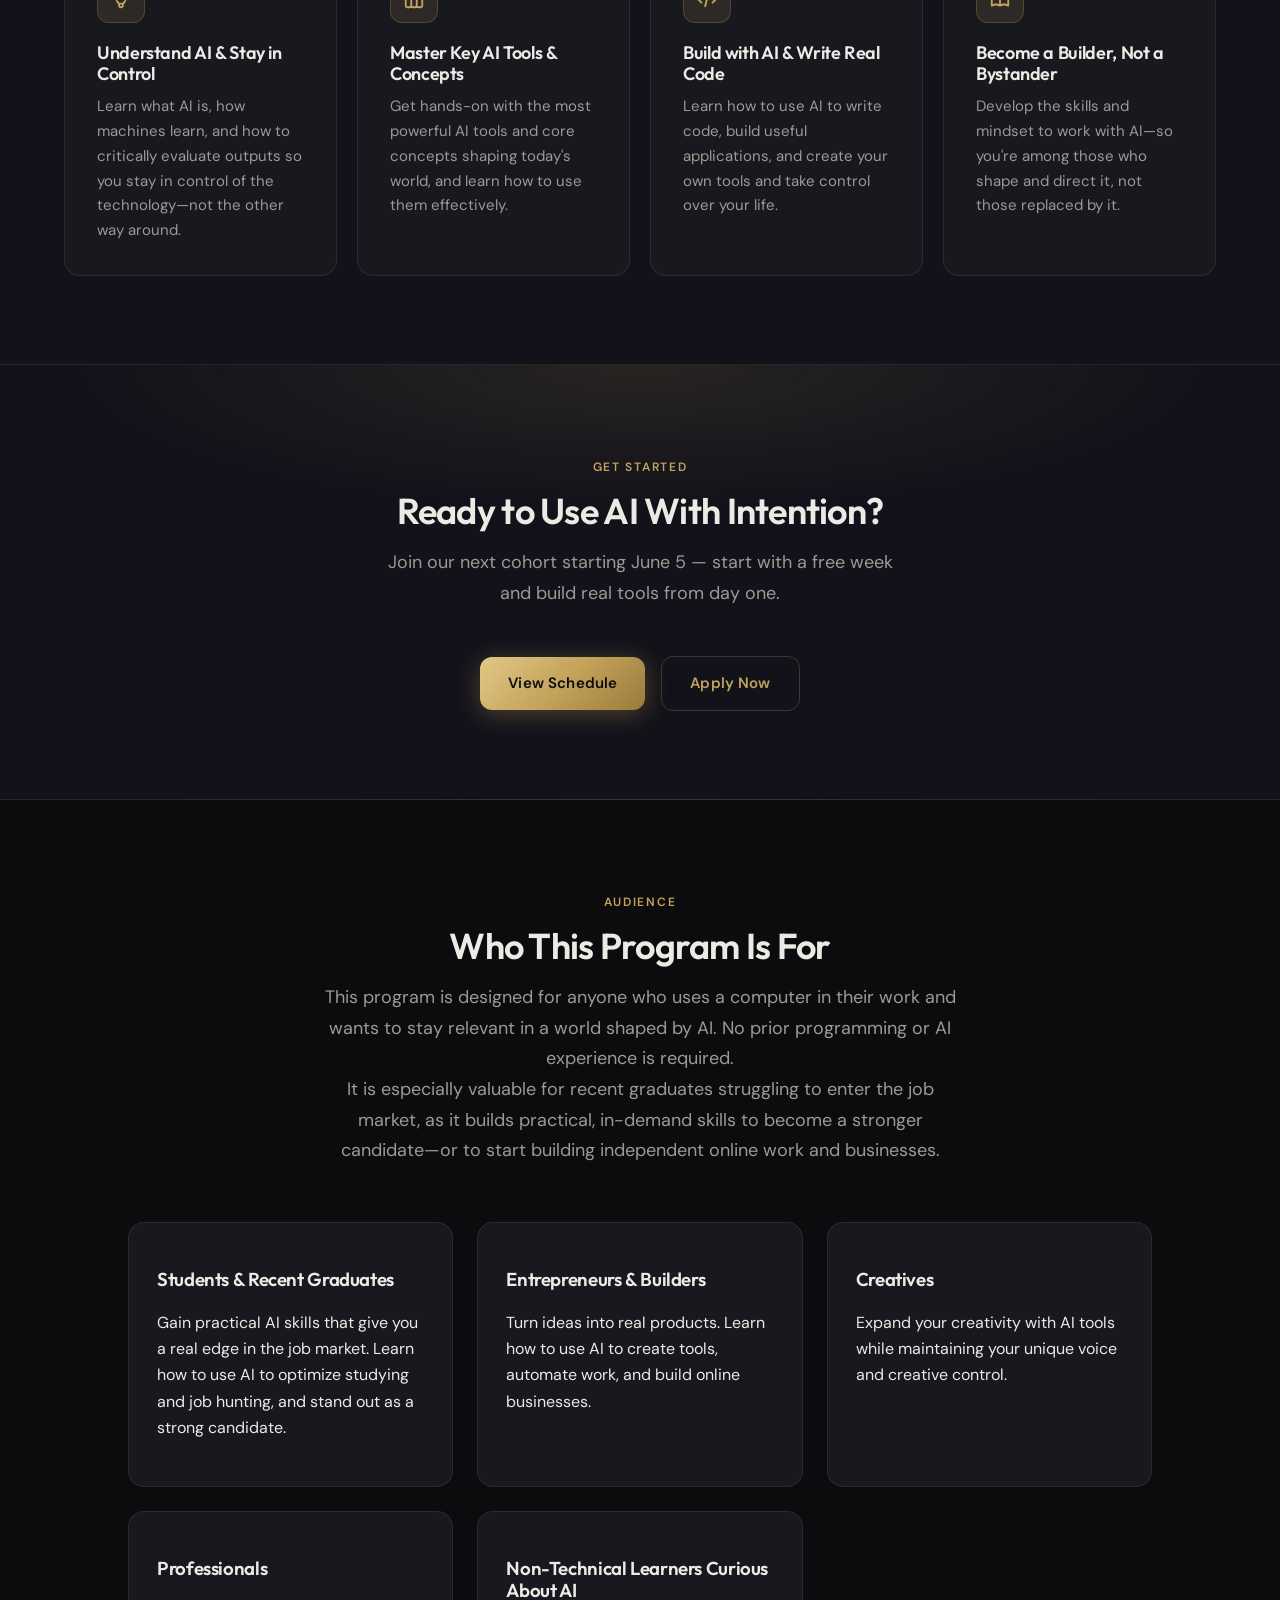
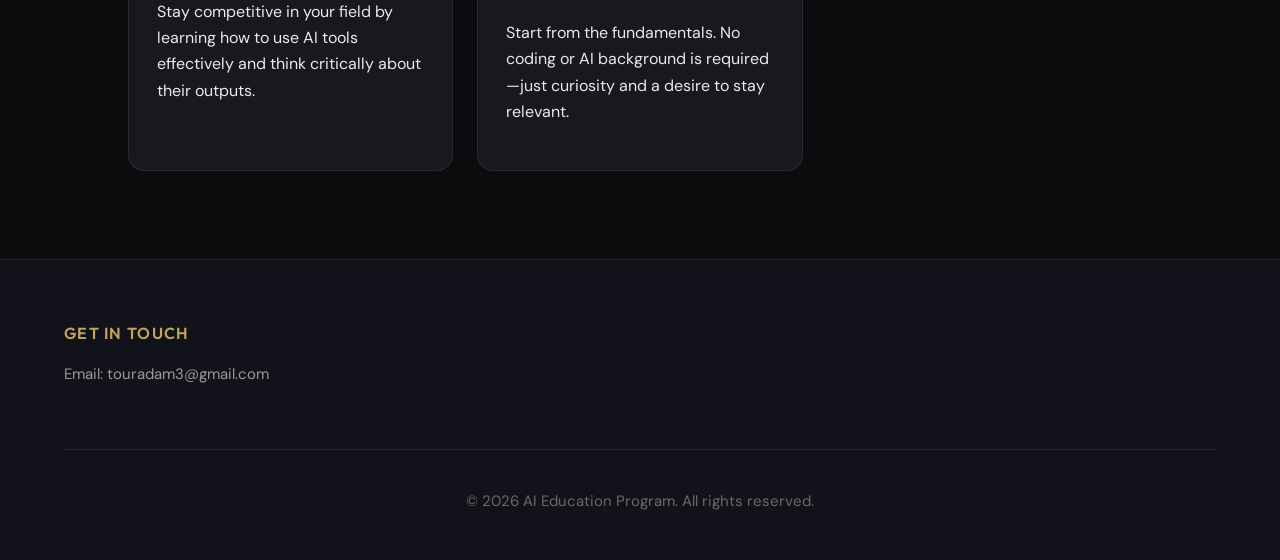
==== commit e7b1ad0b: "Add logo to site header and favicon from assets/logo.svg" ====
--- a/index.html
+++ b/index.html
@@ -9,6 +9,7 @@
   <link rel="preconnect" href="https://fonts.gstatic.com" crossorigin />
   <link href="https://fonts.googleapis.com/css2?family=DM+Sans:ital,opsz,wght@0,9..40,400;0,9..40,500;0,9..40,600;0,9..40,700&family=Outfit:wght@500;600;700&display=swap" rel="stylesheet" />
   <meta name="theme-color" content="#0c0c0f" />
+  <link rel="icon" href="assets/logo.svg" type="image/svg+xml" />
   <link rel="stylesheet" href="css/styles.css" />
 </head>
 <body>
--- a/css/styles.css
+++ b/css/styles.css
@@ -142,16 +142,22 @@
 }
 
 .logo {
-  font-family: var(--font-display);
-  font-size: 1.375rem;
-  font-weight: 700;
-  letter-spacing: -0.03em;
-  color: var(--gold);
-  transition: color 0.2s var(--ease);
+  display: inline-flex;
+  align-items: center;
+  line-height: 0;
+  transition: opacity 0.2s var(--ease);
 }
 
 .logo:hover {
-  color: var(--gold-light);
+  opacity: 0.9;
+}
+
+.logo-img {
+  display: block;
+  height: 2.75rem;
+  width: auto;
+  max-width: min(200px, 42vw);
+  object-fit: contain;
 }
 
 .nav-desktop {
@@ -923,17 +929,30 @@
 }
 
 .math-equation {
-  display: inline-block;
-  margin: 0;
-  font-size: 1.375rem;
+  display: flex;
+  flex-direction: row;
+  flex-wrap: nowrap;
+  align-items: center;
+  justify-content: center;
+  gap: 0.45em;
+  margin: 0;
+  padding: 0;
+  font-family: "Cambria Math", "Times New Roman", Georgia, serif;
+  font-size: 1.5rem;
+  line-height: 1;
   color: var(--text);
   white-space: nowrap;
-  vertical-align: middle;
-}
-
-.math-equation mrow {
-  display: inline;
-  white-space: nowrap;
+}
+
+.math-sym {
+  font-style: italic;
+  font-weight: 500;
+}
+
+.math-op,
+.math-num {
+  font-style: normal;
+  font-weight: 600;
 }
 
 .math-equation-note {
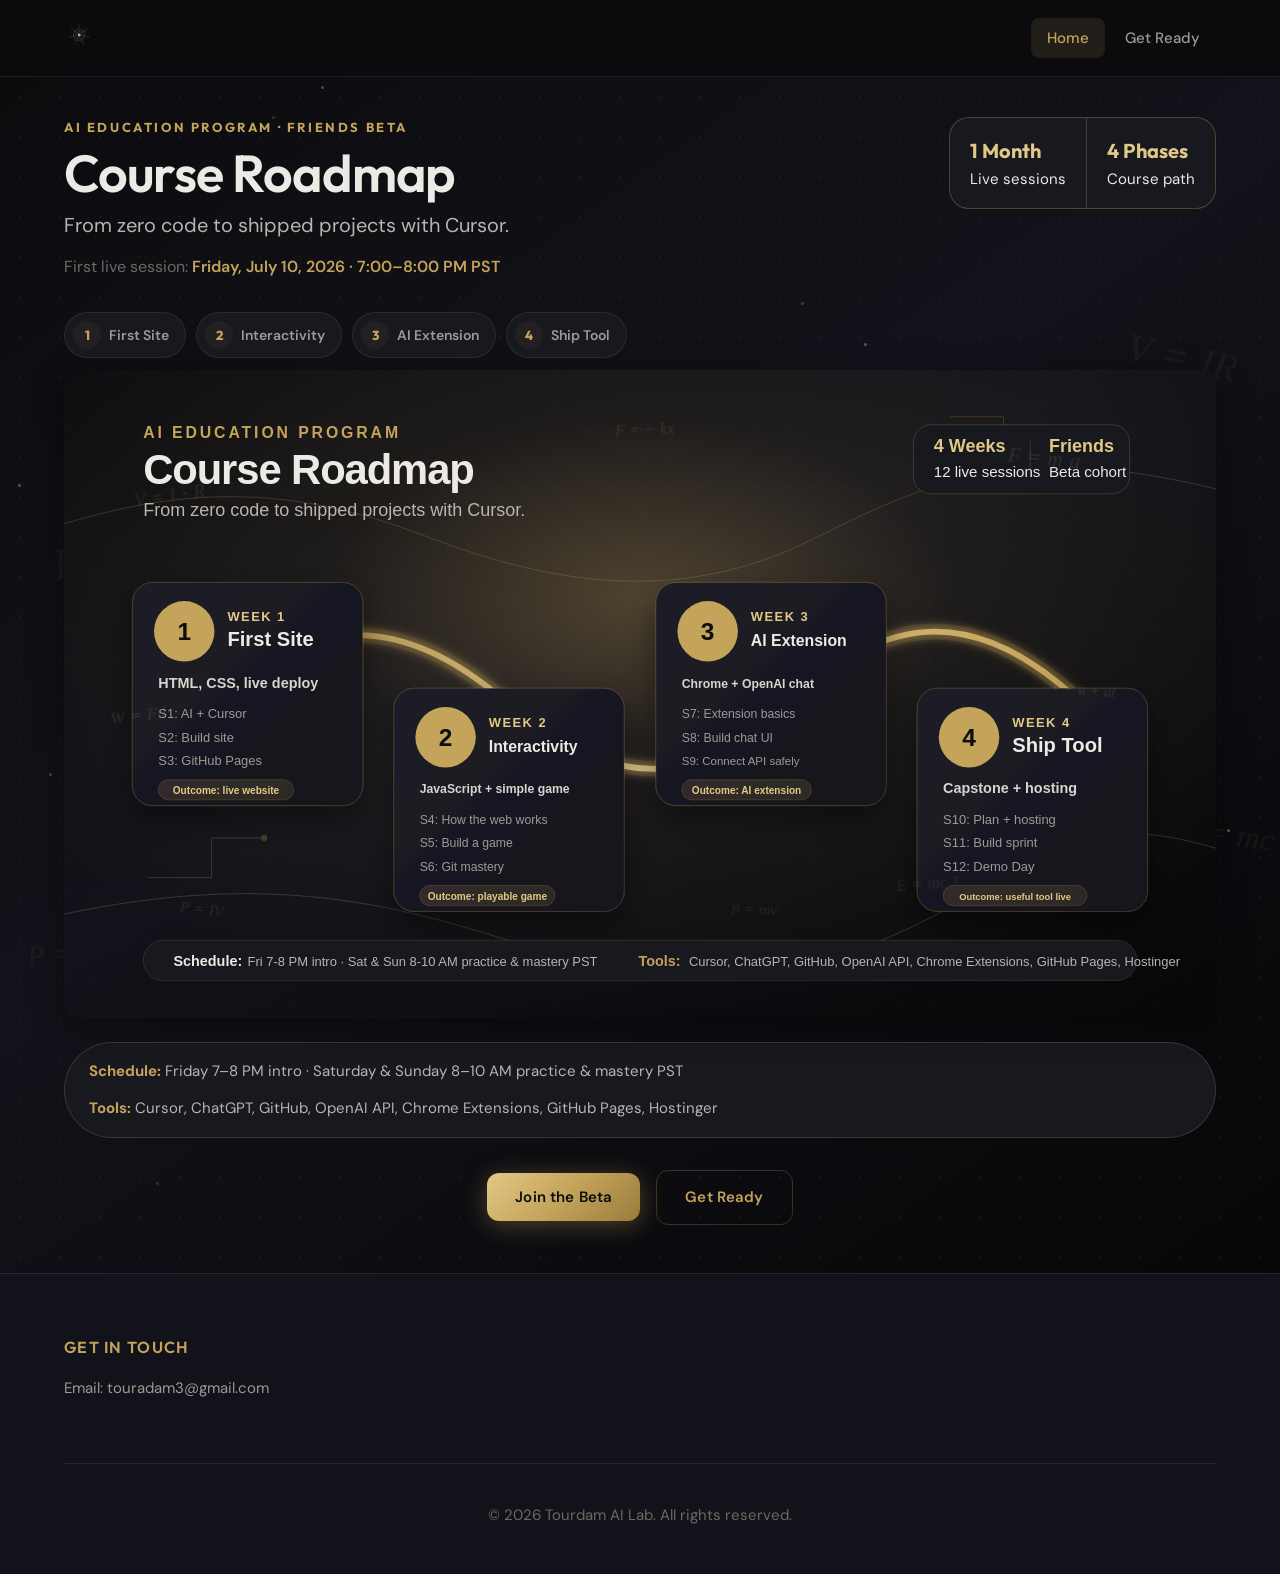
==== commit ee290bba: "Refactor site into friends beta with interactive roadmap and gated signup Consolidate about, contact" ====
--- a/index.html
+++ b/index.html
@@ -3,8 +3,8 @@
 <head>
   <meta charset="UTF-8" />
   <meta name="viewport" content="width=device-width, initial-scale=1.0" />
-  <title>AI Education Program | Understand AI, Build Tools, Stay in Control</title>
-  <meta name="description" content="A 4-week live AI education program starting June 5, 2026. Week 1 is free. Learn to understand AI, think critically, and build real tools — no technical background required." />
+  <title>AI Mastery Program | Friends Beta</title>
+  <meta name="description" content="A friends-only beta of the AI Mastery Program. Learn to build websites, games, Chrome extensions, and useful tools with Cursor — no prior coding required." />
   <link rel="preconnect" href="https://fonts.googleapis.com" />
   <link rel="preconnect" href="https://fonts.gstatic.com" crossorigin />
   <link href="https://fonts.googleapis.com/css2?family=DM+Sans:ital,opsz,wght@0,9..40,400;0,9..40,500;0,9..40,600;0,9..40,700&family=Outfit:wght@500;600;700&display=swap" rel="stylesheet" />
@@ -13,106 +13,128 @@
   <link rel="stylesheet" href="css/styles.css" />
 </head>
 <body>
-  <main>
-    <section class="hero">
-      <div class="container text-center max-w-4xl">
-        <span class="hero-badge">Starts June 5 · Week 1 Free</span>
-        <h1>
-          <span class="highlight">Build tools that optimize your life</span>
-          — don't let AI use you.
-        </h1>
-        <div class="hero-intro">
-          <blockquote class="program-quote hero-quote">
-            We teach people how to understand AI, think critically about it, and use it to build real tools that improve their lives — without becoming dependent, manipulated, or replaced by it.
-          </blockquote>
-          <p class="lead">
-            We believe AI is the <strong>most powerful tool humanity has ever created</strong>.
-          </p>
-          <p class="lead">
-            Those who learn how to use it <strong>intentionally and responsibly</strong> will thrive in the coming years.
-          </p>
-          <p class="lead">
-            Those who don't risk becoming passive users — or victims of it.
-          </p>
+  <main class="roadmap-page">
+    <section class="roadmap-hero">
+      <div class="roadmap-bg" aria-hidden="true">
+        <div class="roadmap-spotlight" id="roadmap-spotlight"></div>
+        <div class="roadmap-particles" id="roadmap-particles" aria-hidden="true"></div>
+        <div class="roadmap-equations roadmap-equations--hero" id="roadmap-equations-hero" aria-hidden="true"></div>
+      </div>
+      <div class="container roadmap-header reveal-stagger">
+        <div class="roadmap-header-text">
+          <p class="roadmap-eyebrow reveal-item">AI Education Program · Friends Beta</p>
+          <h1 class="reveal-item">Course Roadmap</h1>
+          <p class="roadmap-subtitle reveal-item">From zero code to shipped projects with Cursor.</p>
+          <p class="cohort-start-banner reveal-item">First live session: <strong data-cohort-start>Friday, July 10, 2026 · 7:00–8:00 PM PST</strong></p>
+          <div class="countdown-wrap reveal-item" id="countdown-wrap" hidden>
+            <span class="countdown-label">Starts in</span>
+            <div class="countdown-timer" id="countdown-timer" aria-live="polite"></div>
+          </div>
         </div>
-        <p class="cohort-start-banner">First live session: <strong data-cohort-start>Friday, June 5, 2026 · 8:00–9:00 AM PST</strong></p>
-        <div class="btn-group">
-          <a href="schedule.html" class="btn btn-primary">View Schedule</a>
-          <a href="contact.html#apply" class="btn btn-secondary">Apply Now</a>
-        </div>
-      </div>
-    </section>
-
-    <section class="stats-bar">
-      <div class="container">
-        <div class="stats-grid">
-          <div class="stat-card">
-            <div class="stat-value">4</div>
-            <div class="stat-label">Weeks</div>
+        <div class="roadmap-stats-pill reveal-item tilt-card">
+          <div class="roadmap-stats-col">
+            <span class="roadmap-stats-value">1 Month</span>
+            <span class="roadmap-stats-label">Live sessions</span>
           </div>
-          <div class="stat-card">
-            <div class="stat-value">12</div>
-            <div class="stat-label">Live Sessions</div>
-          </div>
-          <div class="stat-card">
-            <div class="stat-value">Free</div>
-            <div class="stat-label">Week 1 Trial</div>
-          </div>
-          <div class="stat-card">
-            <div class="stat-value">$900</div>
-            <div class="stat-label">Full Program</div>
+          <div class="roadmap-stats-divider" aria-hidden="true"></div>
+          <div class="roadmap-stats-col">
+            <span class="roadmap-stats-value">4 Phases</span>
+            <span class="roadmap-stats-label">Course path</span>
           </div>
         </div>
       </div>
-    </section>
 
-    <section class="section section-gray">
-      <div class="container">
-        <div class="section-header">
-          <span class="section-eyebrow">What you'll learn</span>
-          <h2 class="section-title">What This Program Focuses On</h2>
-          <p class="section-intro">
-            We are launching a 4-week live AI education program (3 sessions per week) designed for anyone — no prior technical background required.
-            Week 1 is free — experience real wins before committing. Then advance into Chrome extensions, AI web apps, Git &amp; GitHub for version control, deployment, and a final capstone project presented on Demo Day.
-          </p>
+      <div class="container roadmap-phase-nav reveal-on-scroll" id="roadmap-phase-nav" aria-label="Course phases"></div>
+
+      <div class="container roadmap-phase-detail reveal-on-scroll" id="roadmap-phase-detail" hidden></div>
+
+      <div class="container roadmap-visual-wrap reveal-on-scroll">
+        <div class="roadmap-svg-frame" id="roadmap-svg-frame">
+          <div class="roadmap-equations roadmap-equations--svg" id="roadmap-equations-svg" aria-hidden="true"></div>
+          <img
+            class="roadmap-svg-desktop"
+            src="assets/course-roadmap.svg"
+            alt="Course roadmap: First Site, Interactivity, AI Extension, and Ship Tool over four weeks"
+            width="1600"
+            height="900"
+          />
+          <div class="roadmap-hotspots" id="roadmap-hotspots" aria-hidden="true"></div>
+          <div class="roadmap-flip-overlays" id="roadmap-flip-overlays" aria-hidden="true"></div>
         </div>
-        <div id="home-focus-areas" class="grid-4"></div>
+        <div class="roadmap-cards-mobile" id="roadmap-cards-mobile" aria-label="Course roadmap"></div>
       </div>
-    </section>
 
-    <section class="section section-primary cta-band">
-      <div class="container text-center">
-        <span class="section-eyebrow">Get started</span>
-        <h2 class="section-title">Ready to Use AI With Intention?</h2>
-        <p class="section-intro">
-          Join our next cohort starting June 5 — start with a free week and build real tools from day one.
-        </p>
-        <div class="btn-group">
-          <a href="schedule.html" class="btn btn-primary">View Schedule</a>
-          <a href="contact.html#apply" class="btn btn-secondary">Apply Now</a>
+      <div class="container reveal-on-scroll">
+        <div class="roadmap-footer-bar">
+          <p><strong>Schedule:</strong> <span data-weekly-schedule>Friday 7–8 PM intro · Saturday &amp; Sunday 8–10 AM practice &amp; mastery PST</span></p>
+          <p><strong>Tools:</strong> Cursor, ChatGPT, GitHub, OpenAI API, Chrome Extensions, GitHub Pages, Hostinger</p>
         </div>
       </div>
-    </section>
 
-    <section class="section section-white">
-      <div class="container">
-        <div class="section-header">
-          <span class="section-eyebrow">Audience</span>
-          <h2 class="section-title">Who This Program Is For</h2>
-          <p class="section-intro">
-            This program is designed for anyone who uses a computer in their work and wants to stay relevant in a world shaped by AI. No prior programming or AI experience is required.
-          </p>
-          <p class="section-intro">
-            It is especially valuable for recent graduates struggling to enter the job market, as it builds practical, in-demand skills to become a stronger candidate—or to start building independent online work and businesses.
-          </p>
+      <div class="container roadmap-cta-row reveal-on-scroll">
+        <div class="btn-group">
+          <button type="button" id="join-beta-btn" class="btn btn-primary btn-shine">Join the Beta</button>
+          <a href="success.html" class="btn btn-secondary">Get Ready</a>
         </div>
-        <div id="home-audience" class="grid-2 grid-audience max-w-5xl" style="margin: 0 auto;"></div>
       </div>
     </section>
   </main>
 
+  <!-- Join modal: friendship message + code gate -->
+  <div id="join-modal" class="beta-modal-root" hidden>
+    <div class="beta-modal-overlay">
+      <div class="beta-modal beta-modal--join" role="dialog" aria-labelledby="join-modal-title" aria-modal="true">
+        <button type="button" class="beta-modal-dismiss" data-close-modal="join-modal" aria-label="Close">&times;</button>
+        <p class="beta-modal-eyebrow">From a friend</p>
+        <h3 id="join-modal-title">I'm glad you're here.</h3>
+        <div class="beta-modal-message">
+          <p>
+            I'm running this friends-only beta before I open it to the public. Your honest feedback will help me make it something truly worth sharing.
+          </p>
+          <p>
+            Thank you for trusting me with your time. It means more than you know.
+          </p>
+        </div>
+        <div id="beta-gate">
+          <div class="beta-gate-row" role="group" aria-label="Continue step">
+            <input type="text" inputmode="numeric" pattern="[0-9]*" maxlength="1" id="beta-gate-1" class="beta-gate-input" aria-label="First value" autocomplete="off" />
+            <input type="text" inputmode="numeric" pattern="[0-9]*" maxlength="1" id="beta-gate-2" class="beta-gate-input" aria-label="Second value" autocomplete="off" />
+            <input type="text" inputmode="numeric" pattern="[0-9]*" maxlength="2" id="beta-gate-3" class="beta-gate-input beta-gate-input--wide" aria-label="Third value" autocomplete="off" />
+          </div>
+          <p id="beta-gate-error" class="beta-gate-error" hidden>That didn't work. Try again.</p>
+          <div class="btn-group beta-gate-actions">
+            <button type="button" id="beta-gate-continue" class="btn btn-primary">Continue</button>
+          </div>
+        </div>
+      </div>
+    </div>
+  </div>
+
+  <!-- Success modal: shown only after secret code entry -->
+  <div id="beta-success-modal" class="beta-modal-root" hidden>
+    <div class="beta-modal-overlay beta-modal-overlay--celebrate">
+      <div id="confetti-container" class="confetti-container" aria-hidden="true"></div>
+      <div class="beta-modal beta-modal--celebrate" role="dialog" aria-labelledby="beta-modal-title" aria-modal="true">
+        <div class="beta-celebrate-burst" aria-hidden="true"></div>
+        <div class="beta-modal-icon beta-modal-icon--celebrate" aria-hidden="true">&#10003;</div>
+        <h3 id="beta-modal-title">You did it — welcome in.</h3>
+        <div class="beta-modal-message">
+          <p>
+            I'm so happy you're joining me on this journey. Truly — thank you for being my friend.
+          </p>
+          <p class="beta-gift-quote">
+            This program is my gift to you — completely free — because you matter to me. Claim your free spot now to reserve your place in the beta.
+          </p>
+        </div>
+        <button type="button" id="beta-modal-close" class="btn btn-primary">Claim Your Free Spot — Sign Up</button>
+      </div>
+    </div>
+  </div>
+
   <script src="js/data.js"></script>
   <script src="js/layout.js"></script>
+  <script src="js/interactions.js"></script>
+  <script src="js/beta-gate.js"></script>
   <script src="js/main.js"></script>
 </body>
 </html>
--- a/css/styles.css
+++ b/css/styles.css
@@ -361,6 +361,29 @@
 .btn-primary:hover {
   box-shadow: 0 6px 28px var(--gold-glow);
   color: #0c0c0f;
+}
+
+.btn-shine {
+  position: relative;
+  overflow: hidden;
+}
+
+.btn-ripple {
+  position: absolute;
+  width: 8px;
+  height: 8px;
+  margin: -4px 0 0 -4px;
+  border-radius: 50%;
+  background: rgba(255, 255, 255, 0.45);
+  animation: btnRipple 0.6s var(--ease) forwards;
+  pointer-events: none;
+}
+
+@keyframes btnRipple {
+  to {
+    transform: scale(24);
+    opacity: 0;
+  }
 }
 
 .btn-secondary {
@@ -979,6 +1002,202 @@
   margin: 0 auto 1.5rem;
 }
 
+.instructor-photo {
+  width: 7rem;
+  height: 7rem;
+  border: 2px solid var(--border-gold);
+  border-radius: 50%;
+  margin: 0 auto 1rem;
+  object-fit: cover;
+  object-position: center top;
+  display: block;
+}
+
+/* Instructor flip card (Get Ready page) */
+.instructor-card-wrap {
+  display: flex;
+  justify-content: center;
+  margin-top: 1.5rem;
+}
+
+.instructor-flip-card {
+  width: min(100%, 18rem);
+  min-height: 26rem;
+  perspective: 1000px;
+  cursor: pointer;
+}
+
+.instructor-flip-inner {
+  position: relative;
+  width: 100%;
+  min-height: 26rem;
+  transform-style: preserve-3d;
+  transition: transform 0.65s cubic-bezier(0.4, 0.2, 0.2, 1);
+}
+
+.instructor-flip-card.is-flipped .instructor-flip-inner {
+  transform: rotateY(180deg);
+}
+
+.instructor-flip-face {
+  position: absolute;
+  inset: 0;
+  backface-visibility: hidden;
+  -webkit-backface-visibility: hidden;
+  border-radius: var(--radius-xl);
+  overflow: hidden;
+}
+
+.instructor-flip-front {
+  display: flex;
+  flex-direction: column;
+  align-items: center;
+  justify-content: flex-end;
+  padding: 1.25rem 1.25rem 1.5rem;
+  background: linear-gradient(145deg, #1f1f28 0%, #12121a 100%);
+  border: 1px solid rgba(196, 163, 90, 0.34);
+  box-shadow: var(--shadow-sm);
+  text-align: center;
+}
+
+.instructor-flip-photo {
+  width: 100%;
+  height: 240px;
+  object-fit: cover;
+  object-position: center top;
+  border-radius: var(--radius-lg);
+  margin-bottom: 1rem;
+  border: 1px solid rgba(196, 163, 90, 0.28);
+}
+
+.instructor-flip-front h3 {
+  margin: 0 0 0.25rem;
+  font-size: 1.375rem;
+}
+
+.instructor-flip-role {
+  margin: 0;
+  font-size: 0.875rem;
+  font-weight: 700;
+  color: var(--gold-light);
+}
+
+.instructor-flip-lab {
+  margin: 0.2rem 0 0.75rem;
+  font-size: 0.8125rem;
+  color: var(--text-muted);
+}
+
+.instructor-flip-hint {
+  display: inline-block;
+  padding: 0.3rem 0.75rem;
+  font-size: 0.75rem;
+  font-weight: 700;
+  color: var(--gold-light);
+  background: rgba(196, 163, 90, 0.14);
+  border: 1px solid rgba(196, 163, 90, 0.28);
+  border-radius: 999px;
+}
+
+.instructor-flip-back {
+  transform: rotateY(180deg);
+  padding: 1.25rem;
+  background: linear-gradient(145deg, rgba(196, 163, 90, 0.12) 0%, #12121a 45%);
+  border: 1px solid rgba(196, 163, 90, 0.45);
+  box-shadow: var(--shadow-gold);
+  text-align: left;
+}
+
+.instructor-flip-back-inner {
+  position: relative;
+  height: 100%;
+  overflow-y: auto;
+  padding-right: 1.5rem;
+}
+
+.instructor-flip-eyebrow {
+  display: block;
+  margin-bottom: 0.35rem;
+  font-size: 0.6875rem;
+  font-weight: 800;
+  letter-spacing: 0.12em;
+  text-transform: uppercase;
+  color: var(--gold-light);
+}
+
+.instructor-flip-back h3 {
+  margin: 0 0 0.75rem;
+  font-size: 1.25rem;
+}
+
+.instructor-flip-back p {
+  margin: 0 0 0.75rem;
+  font-size: 0.8125rem;
+  color: var(--text-muted);
+  line-height: 1.6;
+}
+
+.instructor-flip-back p:last-of-type {
+  margin-bottom: 0;
+}
+
+.instructor-flip-highlights {
+  list-style: none;
+  margin: 0;
+  padding: 0;
+  display: flex;
+  flex-direction: column;
+  gap: 0.5rem;
+}
+
+.instructor-flip-highlights li {
+  padding: 0.5rem 0.75rem;
+  font-size: 0.8125rem;
+  color: var(--text);
+  background: rgba(0, 0, 0, 0.28);
+  border: 1px solid var(--border);
+  border-left: 3px solid var(--gold);
+  border-radius: var(--radius-md);
+}
+
+.instructor-flip-close {
+  position: absolute;
+  top: 0;
+  right: 0;
+  width: 2rem;
+  height: 2rem;
+  padding: 0;
+  border: none;
+  border-radius: 50%;
+  background: transparent;
+  color: var(--text-muted);
+  font-size: 1.375rem;
+  line-height: 1;
+  cursor: pointer;
+  transition: background 0.2s, color 0.2s;
+}
+
+.instructor-flip-close:hover {
+  background: var(--primary-100);
+  color: var(--text);
+}
+
+.instructor-flip-card:focus-visible {
+  outline: 2px solid var(--gold);
+  outline-offset: 4px;
+  border-radius: var(--radius-xl);
+}
+
+@media (prefers-reduced-motion: reduce) {
+  .instructor-flip-inner {
+    transition: none;
+  }
+
+  .instructor-flip-card.is-flipped .instructor-flip-inner {
+    transform: none;
+  }
+}
+
 /* Program */
 .program-meta {
   display: flex;
@@ -1552,3 +1771,1264 @@
     transition-duration: 0.01ms !important;
   }
 }
+
+/* Roadmap home page */
+.roadmap-page main {
+  min-height: auto;
+}
+
+.roadmap-hero {
+  position: relative;
+  padding: 2.5rem 0 3rem;
+  overflow: hidden;
+}
+
+.roadmap-bg {
+  position: absolute;
+  inset: 0;
+  background:
+    linear-gradient(145deg, #0c0c0f 0%, #12121a 45%, #070708 100%),
+    radial-gradient(ellipse 70% 50% at 50% 20%, rgba(196, 163, 90, 0.22) 0%, transparent 60%);
+  pointer-events: none;
+  overflow: hidden;
+}
+
+.roadmap-spotlight {
+  position: absolute;
+  inset: 0;
+  opacity: 0;
+  transition: opacity 0.4s var(--ease);
+  background: radial-gradient(
+    600px circle at var(--spot-x, 50%) var(--spot-y, 50%),
+    rgba(196, 163, 90, 0.12) 0%,
+    transparent 60%
+  );
+  pointer-events: none;
+}
+
+.roadmap-particles {
+  position: absolute;
+  inset: 0;
+  pointer-events: none;
+}
+
+.roadmap-particle {
+  position: absolute;
+  width: 3px;
+  height: 3px;
+  border-radius: 50%;
+  background: var(--gold-light);
+  animation: particleFloat linear infinite;
+}
+
+@keyframes particleFloat {
+  0%, 100% {
+    transform: translate(0, 0) scale(1);
+    opacity: 0.2;
+  }
+  50% {
+    transform: translate(12px, -28px) scale(1.4);
+    opacity: 0.7;
+  }
+}
+
+/* Floating physics equations */
+.roadmap-equations {
+  position: absolute;
+  inset: 0;
+  pointer-events: none;
+  overflow: hidden;
+  z-index: 0;
+}
+
+.roadmap-equations--hero {
+  z-index: 0;
+}
+
+.roadmap-equation {
+  position: absolute;
+  display: flex;
+  align-items: center;
+  gap: 0.35em;
+  font-family: "Cambria Math", "Times New Roman", Georgia, serif;
+  font-size: calc(0.875rem * var(--eq-size, 1));
+  line-height: 1;
+  color: rgba(196, 163, 90, 0.14);
+  white-space: nowrap;
+  will-change: left, top, transform, opacity;
+  user-select: none;
+}
+
+.roadmap-equations--hero .roadmap-equation {
+  color: rgba(196, 163, 90, 0.09);
+  font-size: calc(1.125rem * var(--eq-size, 1));
+}
+
+.roadmap-equations--svg {
+  z-index: 2;
+}
+
+.roadmap-equations--svg .roadmap-equation {
+  color: rgba(226, 200, 135, 0.16);
+  text-shadow: 0 0 24px rgba(196, 163, 90, 0.08);
+}
+
+.roadmap-equation .math-sym {
+  font-style: italic;
+  font-weight: 500;
+}
+
+.roadmap-equation .math-op {
+  font-style: normal;
+  font-weight: 600;
+}
+
+@media (prefers-reduced-motion: reduce) {
+  .roadmap-equation {
+    opacity: 0.45;
+  }
+}
+
+.roadmap-bg::after {
+  content: '';
+  position: absolute;
+  inset: 0;
+  background-image: radial-gradient(circle, rgba(196, 163, 90, 0.18) 1px, transparent 1px);
+  background-size: 40px 40px;
+  opacity: 0.35;
+}
+
+.roadmap-header {
+  position: relative;
+  z-index: 1;
+  display: flex;
+  flex-wrap: wrap;
+  align-items: flex-start;
+  justify-content: space-between;
+  gap: 1.5rem;
+  margin-bottom: 2rem;
+}
+
+.roadmap-eyebrow {
+  margin: 0 0 0.5rem;
+  font-family: var(--font-display);
+  font-size: 0.8125rem;
+  font-weight: 700;
+  letter-spacing: 0.2em;
+  text-transform: uppercase;
+  color: var(--gold);
+}
+
+.roadmap-header h1 {
+  margin: 0 0 0.5rem;
+  font-size: clamp(2.25rem, 5vw, 3.25rem);
+  line-height: 1.05;
+}
+
+.roadmap-subtitle {
+  margin: 0;
+  max-width: 36rem;
+  font-size: clamp(1rem, 2vw, 1.25rem);
+  color: var(--gray-600);
+}
+
+.roadmap-header .cohort-start-banner {
+  margin-top: 0.75rem;
+  text-align: left;
+}
+
+.roadmap-stats-pill {
+  display: flex;
+  align-items: stretch;
+  min-width: 16rem;
+  background: var(--surface);
+  border: 1px solid rgba(196, 163, 90, 0.32);
+  border-radius: var(--radius-xl);
+  overflow: hidden;
+  transform: perspective(800px) rotateX(var(--tilt-x, 0deg)) rotateY(var(--tilt-y, 0deg));
+  transition: transform 0.15s var(--ease), box-shadow 0.25s var(--ease), border-color 0.25s var(--ease);
+}
+
+.roadmap-stats-pill:hover {
+  border-color: var(--gold);
+  box-shadow: var(--shadow-gold);
+}
+
+.roadmap-stats-col {
+  display: flex;
+  flex-direction: column;
+  justify-content: center;
+  padding: 1rem 1.25rem;
+}
+
+.roadmap-stats-value {
+  font-family: var(--font-display);
+  font-size: 1.25rem;
+  font-weight: 700;
+  color: var(--gold-light);
+}
+
+.roadmap-stats-label {
+  font-size: 0.9375rem;
+  color: var(--text);
+}
+
+.roadmap-stats-divider {
+  width: 1px;
+  background: rgba(196, 163, 90, 0.28);
+}
+
+/* Reveal animations */
+.reveal-item {
+  opacity: 0;
+}
+
+.reveal-animate {
+  animation: fadeUp 0.65s var(--ease) both;
+}
+
+.reveal-on-scroll {
+  opacity: 0;
+  transform: translateY(24px);
+  transition: opacity 0.6s var(--ease), transform 0.6s var(--ease);
+}
+
+.reveal-on-scroll.is-visible {
+  opacity: 1;
+  transform: translateY(0);
+}
+
+/* Countdown */
+.countdown-wrap {
+  display: flex;
+  align-items: center;
+  flex-wrap: wrap;
+  gap: 0.75rem;
+  margin-top: 1rem;
+  padding: 0.75rem 1.25rem;
+  background: rgba(196, 163, 90, 0.08);
+  border: 1px solid var(--border-gold);
+  border-radius: var(--radius-lg);
+  width: fit-content;
+}
+
+.countdown-label {
+  font-size: 0.8125rem;
+  font-weight: 600;
+  text-transform: uppercase;
+  letter-spacing: 0.1em;
+  color: var(--gold);
+}
+
+.countdown-timer {
+  display: flex;
+  align-items: center;
+  gap: 0.35rem;
+  font-family: var(--font-display);
+}
+
+.countdown-unit {
+  display: flex;
+  flex-direction: column;
+  align-items: center;
+  min-width: 2.5rem;
+}
+
+.countdown-unit strong {
+  font-size: 1.25rem;
+  font-weight: 700;
+  color: var(--gold-light);
+  line-height: 1;
+}
+
+.countdown-unit small {
+  font-size: 0.625rem;
+  text-transform: uppercase;
+  letter-spacing: 0.06em;
+  color: var(--text-dim);
+  margin-top: 0.15rem;
+}
+
+.countdown-sep {
+  color: var(--gold-dark);
+  font-weight: 700;
+  font-size: 1.125rem;
+  margin-bottom: 0.75rem;
+}
+
+/* Phase navigator */
+.roadmap-phase-nav {
+  position: relative;
+  z-index: 2;
+  display: flex;
+  flex-wrap: wrap;
+  gap: 0.625rem;
+  margin-bottom: 1.25rem;
+}
+
+@media (min-width: 901px) {
+  .roadmap-phase-nav {
+    margin-bottom: 0.75rem;
+  }
+
+  .roadmap-phase-detail {
+    display: none !important;
+  }
+}
+
+.roadmap-phase-btn {
+  display: inline-flex;
+  align-items: center;
+  gap: 0.5rem;
+  padding: 0.5rem 1rem 0.5rem 0.5rem;
+  background: var(--surface);
+  border: 1px solid var(--border);
+  border-radius: 999px;
+  color: var(--text-muted);
+  font-family: var(--font-body);
+  font-size: 0.875rem;
+  font-weight: 600;
+  cursor: pointer;
+  transition: transform 0.2s var(--ease), border-color 0.2s var(--ease), background 0.2s var(--ease), box-shadow 0.2s var(--ease), color 0.2s var(--ease);
+}
+
+.roadmap-phase-btn:hover {
+  border-color: var(--border-gold);
+  color: var(--text);
+  transform: translateY(-2px);
+}
+
+.roadmap-phase-btn.is-active {
+  background: var(--primary-100);
+  border-color: var(--gold);
+  color: var(--gold-light);
+  box-shadow: var(--shadow-gold);
+}
+
+.roadmap-phase-btn-num {
+  display: flex;
+  align-items: center;
+  justify-content: center;
+  width: 1.75rem;
+  height: 1.75rem;
+  border-radius: 50%;
+  background: var(--primary-50);
+  color: var(--gold);
+  font-family: var(--font-display);
+  font-size: 0.8125rem;
+  font-weight: 800;
+  transition: background 0.2s var(--ease), color 0.2s var(--ease);
+}
+
+.roadmap-phase-btn.is-active .roadmap-phase-btn-num {
+  background: var(--gold);
+  color: var(--ink);
+}
+
+/* Phase detail panel */
+.roadmap-phase-detail {
+  position: relative;
+  z-index: 2;
+  display: grid;
+  grid-template-rows: 0fr;
+  margin-bottom: 0;
+  opacity: 0;
+  transition: grid-template-rows 0.4s var(--ease), opacity 0.35s var(--ease), margin-bottom 0.35s var(--ease);
+}
+
+.roadmap-phase-detail.is-visible {
+  grid-template-rows: 1fr;
+  margin-bottom: 1.25rem;
+  opacity: 1;
+}
+
+.roadmap-phase-detail > .phase-detail-inner {
+  min-height: 0;
+  overflow: hidden;
+}
+
+.roadmap-phase-detail.is-switching .phase-detail-inner {
+  animation: phaseSwitch 0.35s var(--ease);
+}
+
+@keyframes phaseSwitch {
+  0% { opacity: 0.5; transform: scale(0.98); }
+  100% { opacity: 1; transform: scale(1); }
+}
+
+.phase-detail-inner {
+  display: flex;
+  align-items: flex-start;
+  gap: 1rem;
+  padding: 1.25rem 1.5rem;
+  background: linear-gradient(135deg, rgba(196, 163, 90, 0.1) 0%, var(--surface) 40%);
+  border: 1px solid var(--border-gold);
+  border-radius: var(--radius-xl);
+  box-shadow: var(--shadow-md);
+  position: relative;
+}
+
+.phase-detail-icon {
+  flex-shrink: 0;
+  display: flex;
+  align-items: center;
+  justify-content: center;
+  width: 3rem;
+  height: 3rem;
+  border-radius: 50%;
+  background: linear-gradient(135deg, var(--gold-light), var(--gold-dark));
+  color: var(--ink);
+  font-family: var(--font-display);
+  font-size: 0.875rem;
+  font-weight: 800;
+  animation: iconPop 0.5s cubic-bezier(0.34, 1.56, 0.64, 1) both;
+}
+
+@keyframes iconPop {
+  0% { transform: scale(0) rotate(-20deg); }
+  100% { transform: scale(1) rotate(0); }
+}
+
+.phase-detail-content h3 {
+  margin: 0.25rem 0 0.35rem;
+  font-size: 1.375rem;
+}
+
+.phase-detail-tag {
+  font-size: 0.6875rem;
+  font-weight: 800;
+  letter-spacing: 0.12em;
+  text-transform: uppercase;
+  color: var(--gold-light);
+}
+
+.phase-detail-lead {
+  margin: 0 0 0.75rem;
+  color: var(--text-muted);
+  font-size: 0.9375rem;
+}
+
+.phase-detail-sessions {
+  list-style: none;
+  padding: 0;
+  margin: 0 0 0.75rem;
+  display: flex;
+  flex-wrap: wrap;
+  gap: 0.5rem;
+}
+
+.phase-detail-sessions li {
+  padding: 0.3rem 0.75rem;
+  font-size: 0.8125rem;
+  color: var(--text-muted);
+  background: rgba(0, 0, 0, 0.25);
+  border-radius: 999px;
+  border: 1px solid var(--border);
+}
+
+.phase-detail-close {
+  position: absolute;
+  top: 0.75rem;
+  right: 0.75rem;
+  width: 2rem;
+  height: 2rem;
+  padding: 0;
+  border: none;
+  border-radius: 50%;
+  background: transparent;
+  color: var(--text-muted);
+  font-size: 1.375rem;
+  line-height: 1;
+  cursor: pointer;
+  transition: background 0.2s, color 0.2s;
+}
+
+.phase-detail-close:hover {
+  background: var(--primary-100);
+  color: var(--text);
+}
+
+.roadmap-visual-wrap {
+  position: relative;
+  z-index: 1;
+  margin-bottom: 1.5rem;
+}
+
+.roadmap-svg-frame {
+  position: relative;
+  border-radius: var(--radius-lg);
+}
+
+.roadmap-svg-desktop {
+  position: relative;
+  z-index: 1;
+  display: block;
+  width: 100%;
+  height: auto;
+  border-radius: var(--radius-lg);
+  box-shadow: var(--shadow-md);
+}
+
+.roadmap-hotspots {
+  position: absolute;
+  inset: 0;
+  z-index: 3;
+  pointer-events: none;
+}
+
+.roadmap-hotspot {
+  position: absolute;
+  left: var(--x);
+  top: var(--y);
+  width: var(--w);
+  height: var(--h);
+  padding: 0;
+  border: none;
+  border-radius: 8.75%;
+  background: transparent;
+  cursor: pointer;
+  pointer-events: auto;
+  box-sizing: border-box;
+  transition: background 0.35s var(--ease);
+}
+
+.roadmap-hotspot::after {
+  content: '';
+  position: absolute;
+  inset: 0;
+  border-radius: inherit;
+  border: 2px solid transparent;
+  opacity: 0;
+  transform-origin: center;
+  pointer-events: none;
+  transition: opacity 0.35s var(--ease);
+}
+
+.roadmap-hotspot.is-active {
+  background: rgba(196, 163, 90, 0.07);
+}
+
+.roadmap-hotspot.is-active::after {
+  opacity: 1;
+  border-color: rgba(196, 163, 90, 0.55);
+  box-shadow: 0 0 24px rgba(196, 163, 90, 0.2);
+  animation: hotspotHighlight 2.6s ease-in-out infinite;
+}
+
+.roadmap-hotspot.is-active.is-entering::after {
+  animation: hotspotSelectIn 0.55s cubic-bezier(0.34, 1.4, 0.64, 1) both,
+    hotspotHighlight 2.6s ease-in-out 0.55s infinite;
+}
+
+@keyframes hotspotSelectIn {
+  0% {
+    opacity: 0;
+    transform: scale(0.94);
+    border-color: rgba(226, 200, 135, 0);
+    box-shadow: 0 0 0 rgba(196, 163, 90, 0);
+  }
+  100% {
+    opacity: 1;
+    transform: scale(1);
+    border-color: rgba(226, 200, 135, 0.75);
+    box-shadow: 0 0 32px rgba(196, 163, 90, 0.3);
+  }
+}
+
+@keyframes hotspotHighlight {
+  0%, 100% {
+    border-color: rgba(196, 163, 90, 0.45);
+    box-shadow: 0 0 18px rgba(196, 163, 90, 0.15);
+  }
+  50% {
+    border-color: rgba(226, 200, 135, 0.8);
+    box-shadow: 0 0 34px rgba(196, 163, 90, 0.32);
+  }
+}
+
+.roadmap-hotspot:focus-visible {
+  outline: 2px solid var(--gold);
+  outline-offset: 2px;
+}
+
+@media (prefers-reduced-motion: reduce) {
+  .roadmap-hotspot.is-active::after {
+    animation: none;
+    border-color: rgba(226, 200, 135, 0.7);
+    box-shadow: 0 0 24px rgba(196, 163, 90, 0.2);
+  }
+}
+
+.roadmap-cards-mobile {
+  display: none;
+  flex-direction: column;
+  gap: 1rem;
+}
+
+.roadmap-card {
+  display: flex;
+  gap: 1rem;
+  padding: 1.25rem;
+  background: linear-gradient(145deg, #1f1f28 0%, #12121a 100%);
+  border: 1px solid rgba(196, 163, 90, 0.34);
+  border-radius: var(--radius-xl);
+  box-shadow: var(--shadow-sm);
+  cursor: pointer;
+  transform: perspective(800px) rotateX(var(--tilt-x, 0deg)) rotateY(var(--tilt-y, 0deg));
+  transition: transform 0.15s var(--ease), border-color 0.25s var(--ease), box-shadow 0.25s var(--ease);
+}
+
+.roadmap-card:hover {
+  border-color: var(--gold);
+  box-shadow: var(--shadow-gold);
+}
+
+.roadmap-card.is-active {
+  border-color: var(--gold-light);
+  box-shadow: 0 0 0 1px var(--gold), var(--shadow-gold);
+}
+
+.roadmap-card:focus-visible {
+  outline: 2px solid var(--gold);
+  outline-offset: 3px;
+}
+
+.roadmap-card--offset {
+  margin-left: 1.5rem;
+}
+
+.roadmap-card-num {
+  flex-shrink: 0;
+  display: flex;
+  align-items: center;
+  justify-content: center;
+  width: 3.25rem;
+  height: 3.25rem;
+  border-radius: 50%;
+  background: var(--gold);
+  color: var(--ink);
+  font-family: var(--font-display);
+  font-size: 1.375rem;
+  font-weight: 800;
+}
+
+.roadmap-card-body h2 {
+  margin: 0.15rem 0 0.35rem;
+  font-size: 1.375rem;
+}
+
+.roadmap-card-tag {
+  font-size: 0.6875rem;
+  font-weight: 800;
+  letter-spacing: 0.12em;
+  text-transform: uppercase;
+  color: var(--gold-light);
+}
+
+.roadmap-card-lead {
+  margin: 0 0 0.5rem;
+  font-size: 0.9375rem;
+  font-weight: 600;
+  color: var(--gray-700);
+}
+
+.roadmap-card ul {
+  margin: 0 0 0.75rem;
+  padding: 0;
+  list-style: none;
+}
+
+.roadmap-card li {
+  font-size: 0.875rem;
+  color: var(--text-muted);
+  margin-bottom: 0.2rem;
+}
+
+.roadmap-card-outcome {
+  display: inline-block;
+  padding: 0.25rem 0.75rem;
+  font-size: 0.75rem;
+  font-weight: 700;
+  color: var(--gold-light);
+  background: rgba(196, 163, 90, 0.14);
+  border: 1px solid rgba(196, 163, 90, 0.28);
+  border-radius: 999px;
+}
+
+/* Flip cards */
+.roadmap-card--flip {
+  display: block;
+  padding: 0;
+  min-height: 11.5rem;
+  perspective: 1000px;
+  transform: perspective(800px) rotateX(var(--tilt-x, 0deg)) rotateY(var(--tilt-y, 0deg));
+}
+
+.roadmap-card--flip.is-flipped {
+  transform: perspective(800px) rotateX(0deg) rotateY(0deg);
+}
+
+.roadmap-card-flipper {
+  position: relative;
+  width: 100%;
+  min-height: 11.5rem;
+  transform-style: preserve-3d;
+  transition: transform 0.65s cubic-bezier(0.4, 0.2, 0.2, 1);
+}
+
+.roadmap-card--flip.is-flipped .roadmap-card-flipper {
+  transform: rotateY(180deg);
+}
+
+.roadmap-card-face {
+  position: relative;
+  width: 100%;
+  min-height: 11.5rem;
+  backface-visibility: hidden;
+  -webkit-backface-visibility: hidden;
+  border-radius: var(--radius-xl);
+}
+
+.roadmap-card-front {
+  display: flex;
+  gap: 1rem;
+  padding: 1.25rem;
+  background: linear-gradient(145deg, #1f1f28 0%, #12121a 100%);
+  border: 1px solid rgba(196, 163, 90, 0.34);
+  box-shadow: var(--shadow-sm);
+}
+
+.roadmap-card-back {
+  position: absolute;
+  inset: 0;
+  transform: rotateY(180deg);
+  padding: 1.25rem;
+  background: linear-gradient(145deg, rgba(196, 163, 90, 0.12) 0%, #12121a 45%);
+  border: 1px solid rgba(196, 163, 90, 0.45);
+  box-shadow: var(--shadow-gold);
+  overflow-y: auto;
+}
+
+.roadmap-card-back-inner {
+  position: relative;
+  padding-right: 1.75rem;
+}
+
+.roadmap-card-back h3 {
+  margin: 0.15rem 0 0.35rem;
+  font-size: 1.25rem;
+}
+
+.roadmap-flip-rhythm {
+  margin: 0 0 0.75rem;
+  font-size: 0.75rem;
+  font-weight: 700;
+  letter-spacing: 0.06em;
+  text-transform: uppercase;
+  color: var(--gold-light);
+}
+
+.roadmap-flip-sessions {
+  list-style: none;
+  margin: 0 0 0.75rem;
+  padding: 0;
+  display: flex;
+  flex-direction: column;
+  gap: 0.625rem;
+}
+
+.roadmap-flip-sessions li {
+  display: flex;
+  flex-direction: column;
+  gap: 0.15rem;
+  padding: 0.625rem 0.75rem;
+  background: rgba(0, 0, 0, 0.28);
+  border: 1px solid var(--border);
+  border-radius: var(--radius-md);
+}
+
+.roadmap-flip-session-meta {
+  font-size: 0.6875rem;
+  font-weight: 800;
+  letter-spacing: 0.08em;
+  text-transform: uppercase;
+  color: var(--gold);
+}
+
+.roadmap-flip-sessions strong {
+  font-size: 0.875rem;
+  color: var(--text);
+}
+
+.roadmap-flip-sessions span:last-child {
+  font-size: 0.8125rem;
+  color: var(--text-muted);
+  line-height: 1.45;
+}
+
+.roadmap-flip-summary {
+  margin: 0 0 0.75rem;
+  font-size: 0.875rem;
+  color: var(--gray-700);
+  line-height: 1.5;
+}
+
+.roadmap-flip-close {
+  position: absolute;
+  top: 0;
+  right: 0;
+  width: 2rem;
+  height: 2rem;
+  padding: 0;
+  border: none;
+  border-radius: 50%;
+  background: transparent;
+  color: var(--text-muted);
+  font-size: 1.375rem;
+  line-height: 1;
+  cursor: pointer;
+  transition: background 0.2s, color 0.2s;
+}
+
+.roadmap-flip-close:hover {
+  background: var(--primary-100);
+  color: var(--text);
+}
+
+/* Desktop flip overlays on SVG roadmap */
+.roadmap-flip-overlays {
+  position: absolute;
+  inset: 0;
+  z-index: 5;
+  pointer-events: none;
+}
+
+.roadmap-flip-overlay {
+  position: absolute;
+  left: var(--x);
+  top: var(--y);
+  width: var(--w);
+  height: var(--h);
+  pointer-events: none;
+}
+
+.roadmap-flip-overlay-panel {
+  position: absolute;
+  left: 50%;
+  top: 50%;
+  width: min(20rem, 92vw);
+  max-height: min(24rem, 70vh);
+  padding: 1.25rem;
+  background: linear-gradient(145deg, rgba(196, 163, 90, 0.12) 0%, #12121a 45%);
+  border: 1px solid rgba(196, 163, 90, 0.45);
+  border-radius: var(--radius-xl);
+  box-shadow: var(--shadow-gold);
+  overflow-y: auto;
+  opacity: 0;
+  transform: translate(-50%, -50%) perspective(900px) rotateY(-88deg) scale(0.92);
+  transform-origin: center center;
+  transition: transform 0.65s cubic-bezier(0.4, 0.2, 0.2, 1), opacity 0.45s ease;
+  pointer-events: none;
+}
+
+.roadmap-flip-overlay.is-flipped {
+  pointer-events: auto;
+  z-index: 6;
+}
+
+.roadmap-flip-overlay.is-flipped .roadmap-flip-overlay-panel {
+  opacity: 1;
+  transform: translate(-50%, -50%) perspective(900px) rotateY(0deg) scale(1);
+  pointer-events: auto;
+}
+
+@media (prefers-reduced-motion: reduce) {
+  .roadmap-card-flipper,
+  .roadmap-flip-overlay-panel {
+    transition: none;
+  }
+
+  .roadmap-card--flip.is-flipped .roadmap-card-flipper {
+    transform: none;
+  }
+
+  .roadmap-flip-overlay.is-flipped .roadmap-flip-overlay-panel {
+    transform: translate(-50%, -50%);
+  }
+}
+
+.roadmap-footer-bar {
+  position: relative;
+  z-index: 1;
+  display: flex;
+  flex-wrap: wrap;
+  gap: 0.75rem 2rem;
+  padding: 1rem 1.5rem;
+  background: var(--surface);
+  border: 1px solid rgba(196, 163, 90, 0.22);
+  border-radius: 999px;
+  font-size: 0.9375rem;
+}
+
+.roadmap-footer-bar p {
+  margin: 0;
+  color: var(--gray-600);
+}
+
+.roadmap-footer-bar strong {
+  color: var(--gold);
+}
+
+.roadmap-cta-row {
+  position: relative;
+  z-index: 1;
+  margin-top: 2rem;
+  text-align: center;
+}
+
+.roadmap-cta-row .btn-group {
+  justify-content: center;
+}
+
+.beta-signup-banner {
+  margin: 2rem auto 3rem;
+  max-width: 40rem;
+}
+
+@media (max-width: 900px) {
+  .roadmap-svg-frame {
+    display: none;
+  }
+
+  .roadmap-cards-mobile {
+    display: flex;
+  }
+
+
+  .roadmap-footer-bar {
+    border-radius: var(--radius-lg);
+    flex-direction: column;
+    gap: 0.5rem;
+  }
+
+  .roadmap-stats-pill {
+    width: 100%;
+  }
+}
+
+/* Beta gate & signup */
+.beta-gate-row {
+  display: flex;
+  flex-wrap: wrap;
+  align-items: center;
+  justify-content: center;
+  gap: 0.75rem;
+  margin: 0 auto 1.5rem;
+  max-width: 20rem;
+}
+
+.beta-gate-input {
+  width: 3.25rem;
+  height: 3.25rem;
+  min-width: 3.25rem;
+  min-height: 3.25rem;
+  padding: 0;
+  text-align: center;
+  font-family: var(--font-display);
+  font-size: 1.375rem;
+  font-weight: 600;
+  color: var(--text);
+  background: var(--bg-card);
+  border: 1px solid var(--border-gold);
+  border-radius: var(--radius-md);
+  transition: border-color 0.2s var(--ease), box-shadow 0.2s var(--ease);
+}
+
+.beta-gate-input--wide {
+  width: 4.5rem;
+  min-width: 4.5rem;
+}
+
+.beta-gate-input:focus {
+  outline: none;
+  border-color: var(--gold);
+  box-shadow: 0 0 0 3px var(--gold-glow);
+}
+
+.beta-gate-input.is-invalid {
+  animation: shake 0.45s var(--ease);
+  border-color: rgba(220, 80, 80, 0.6);
+}
+
+.beta-gate-input.is-valid {
+  border-color: var(--gold);
+  box-shadow: 0 0 0 3px var(--gold-glow);
+  animation: digitPop 0.35s cubic-bezier(0.34, 1.56, 0.64, 1);
+}
+
+@keyframes digitPop {
+  0% { transform: scale(0.85); }
+  60% { transform: scale(1.08); }
+  100% { transform: scale(1); }
+}
+
+@keyframes shake {
+  0%, 100% { transform: translateX(0); }
+  20% { transform: translateX(-6px); }
+  40% { transform: translateX(6px); }
+  60% { transform: translateX(-4px); }
+  80% { transform: translateX(4px); }
+}
+
+.beta-gate-error {
+  color: var(--text-muted);
+  font-size: 0.9375rem;
+  margin: 0 0 1rem;
+}
+
+.beta-gate-actions {
+  margin-top: 0.5rem;
+}
+
+body.beta-modal-open {
+  overflow: hidden;
+}
+
+.beta-modal-overlay {
+  position: absolute;
+  inset: 0;
+  z-index: 1;
+  display: flex;
+  align-items: center;
+  justify-content: center;
+  padding: 1.25rem;
+  background: rgba(12, 12, 15, 0.85);
+  backdrop-filter: blur(4px);
+}
+
+.beta-modal-root[hidden] {
+  display: none;
+}
+
+.beta-modal-root:not([hidden]) {
+  position: fixed;
+  inset: 0;
+  z-index: 300;
+}
+
+.beta-modal {
+  position: relative;
+  width: 100%;
+  max-width: 28rem;
+  padding: 2rem;
+  background: var(--surface);
+  border: 1px solid var(--border-gold);
+  border-radius: var(--radius-xl);
+  box-shadow: var(--shadow-md), var(--shadow-gold);
+  text-align: center;
+  animation: fadeUp 0.4s var(--ease);
+}
+
+.beta-modal--join {
+  max-width: 32rem;
+  text-align: left;
+}
+
+.beta-modal--join .beta-gate-row {
+  margin-left: 0;
+  margin-right: 0;
+  justify-content: flex-start;
+}
+
+.beta-modal--join .beta-gate-actions {
+  justify-content: flex-start;
+}
+
+.beta-modal--celebrate {
+  max-width: 34rem;
+  overflow: hidden;
+}
+
+.beta-modal-dismiss {
+  position: absolute;
+  top: 0.75rem;
+  right: 0.75rem;
+  width: 2.25rem;
+  height: 2.25rem;
+  padding: 0;
+  border: none;
+  border-radius: 50%;
+  background: transparent;
+  color: var(--text-muted);
+  font-size: 1.5rem;
+  line-height: 1;
+  cursor: pointer;
+}
+
+.beta-modal-dismiss:hover {
+  color: var(--text);
+  background: var(--primary-100);
+}
+
+.beta-modal-eyebrow {
+  margin: 0 0 0.5rem;
+  font-size: 0.75rem;
+  font-weight: 700;
+  letter-spacing: 0.14em;
+  text-transform: uppercase;
+  color: var(--gold);
+}
+
+.beta-modal-message p {
+  text-align: left;
+}
+
+.beta-modal--celebrate .beta-modal-message p {
+  text-align: center;
+}
+
+.beta-gift-quote {
+  padding: 1rem 1.25rem;
+  margin: 1rem 0 !important;
+  font-style: italic;
+  color: var(--gold-light) !important;
+  background: rgba(196, 163, 90, 0.1);
+  border-left: 3px solid var(--gold);
+  border-radius: 0 var(--radius-md) var(--radius-md) 0;
+  text-align: left !important;
+}
+
+.beta-modal-overlay--celebrate {
+  position: relative;
+}
+
+.beta-celebrate-burst {
+  position: absolute;
+  top: -4rem;
+  left: 50%;
+  width: 12rem;
+  height: 12rem;
+  margin-left: -6rem;
+  border-radius: 50%;
+  background: radial-gradient(circle, rgba(196, 163, 90, 0.45) 0%, transparent 70%);
+  animation: celebratePulse 1.8s var(--ease) infinite;
+  pointer-events: none;
+}
+
+@keyframes celebratePulse {
+  0%, 100% { transform: scale(0.85); opacity: 0.6; }
+  50% { transform: scale(1.15); opacity: 1; }
+}
+
+.beta-modal-icon--celebrate {
+  width: 4.5rem;
+  height: 4.5rem;
+  font-size: 2rem;
+  animation: celebratePop 0.6s cubic-bezier(0.34, 1.56, 0.64, 1) both;
+}
+
+@keyframes celebratePop {
+  0% { transform: scale(0); opacity: 0; }
+  100% { transform: scale(1); opacity: 1; }
+}
+
+.confetti-container {
+  position: absolute;
+  inset: 0;
+  overflow: hidden;
+  pointer-events: none;
+}
+
+.confetti-piece {
+  position: absolute;
+  top: -10%;
+  width: 8px;
+  height: 14px;
+  border-radius: 2px;
+  opacity: 0.9;
+  animation: confettiFall linear forwards;
+}
+
+@keyframes confettiFall {
+  0% {
+    transform: translateY(0) rotate(0deg);
+    opacity: 1;
+  }
+  100% {
+    transform: translateY(110vh) rotate(720deg);
+    opacity: 0;
+  }
+}
+
+.beta-modal-icon {
+  display: inline-flex;
+  align-items: center;
+  justify-content: center;
+  width: 3.5rem;
+  height: 3.5rem;
+  margin-bottom: 1rem;
+  border-radius: 50%;
+  background: var(--primary-100);
+  color: var(--gold);
+  font-size: 1.5rem;
+  font-weight: 700;
+}
+
+.beta-modal h3 {
+  margin: 0 0 0.75rem;
+  font-size: 1.5rem;
+}
+
+.beta-modal p {
+  margin: 0 0 1rem;
+  color: var(--text-muted);
+  line-height: 1.65;
+}
+
+.beta-modal p:last-of-type {
+  margin-bottom: 1.5rem;
+}
+
+.beta-signup-reveal {
+  animation: fadeUp 0.5s var(--ease);
+}
+
+.beta-signup-note {
+  margin-top: 1rem;
+  color: var(--text-muted);
+  font-size: 0.9375rem;
+}
+
+.hands-on-callout {
+  max-width: 40rem;
+  margin: 0 auto;
+  padding: 2rem;
+  background: var(--bg-card);
+  border: 1px solid var(--border-gold);
+  border-radius: var(--radius-lg);
+  text-align: center;
+}
+
+.hands-on-callout h3 {
+  margin-top: 0;
+  color: var(--gold-light);
+}
+
+@media (max-width: 480px) {
+  .beta-gate-row {
+    gap: 0.5rem;
+  }
+
+  .beta-gate-input {
+    width: 2.75rem;
+    height: 2.75rem;
+    min-width: 2.75rem;
+    min-height: 2.75rem;
+    font-size: 1.125rem;
+  }
+
+  .beta-gate-input--wide {
+    width: 4rem;
+    min-width: 4rem;
+  }
+}
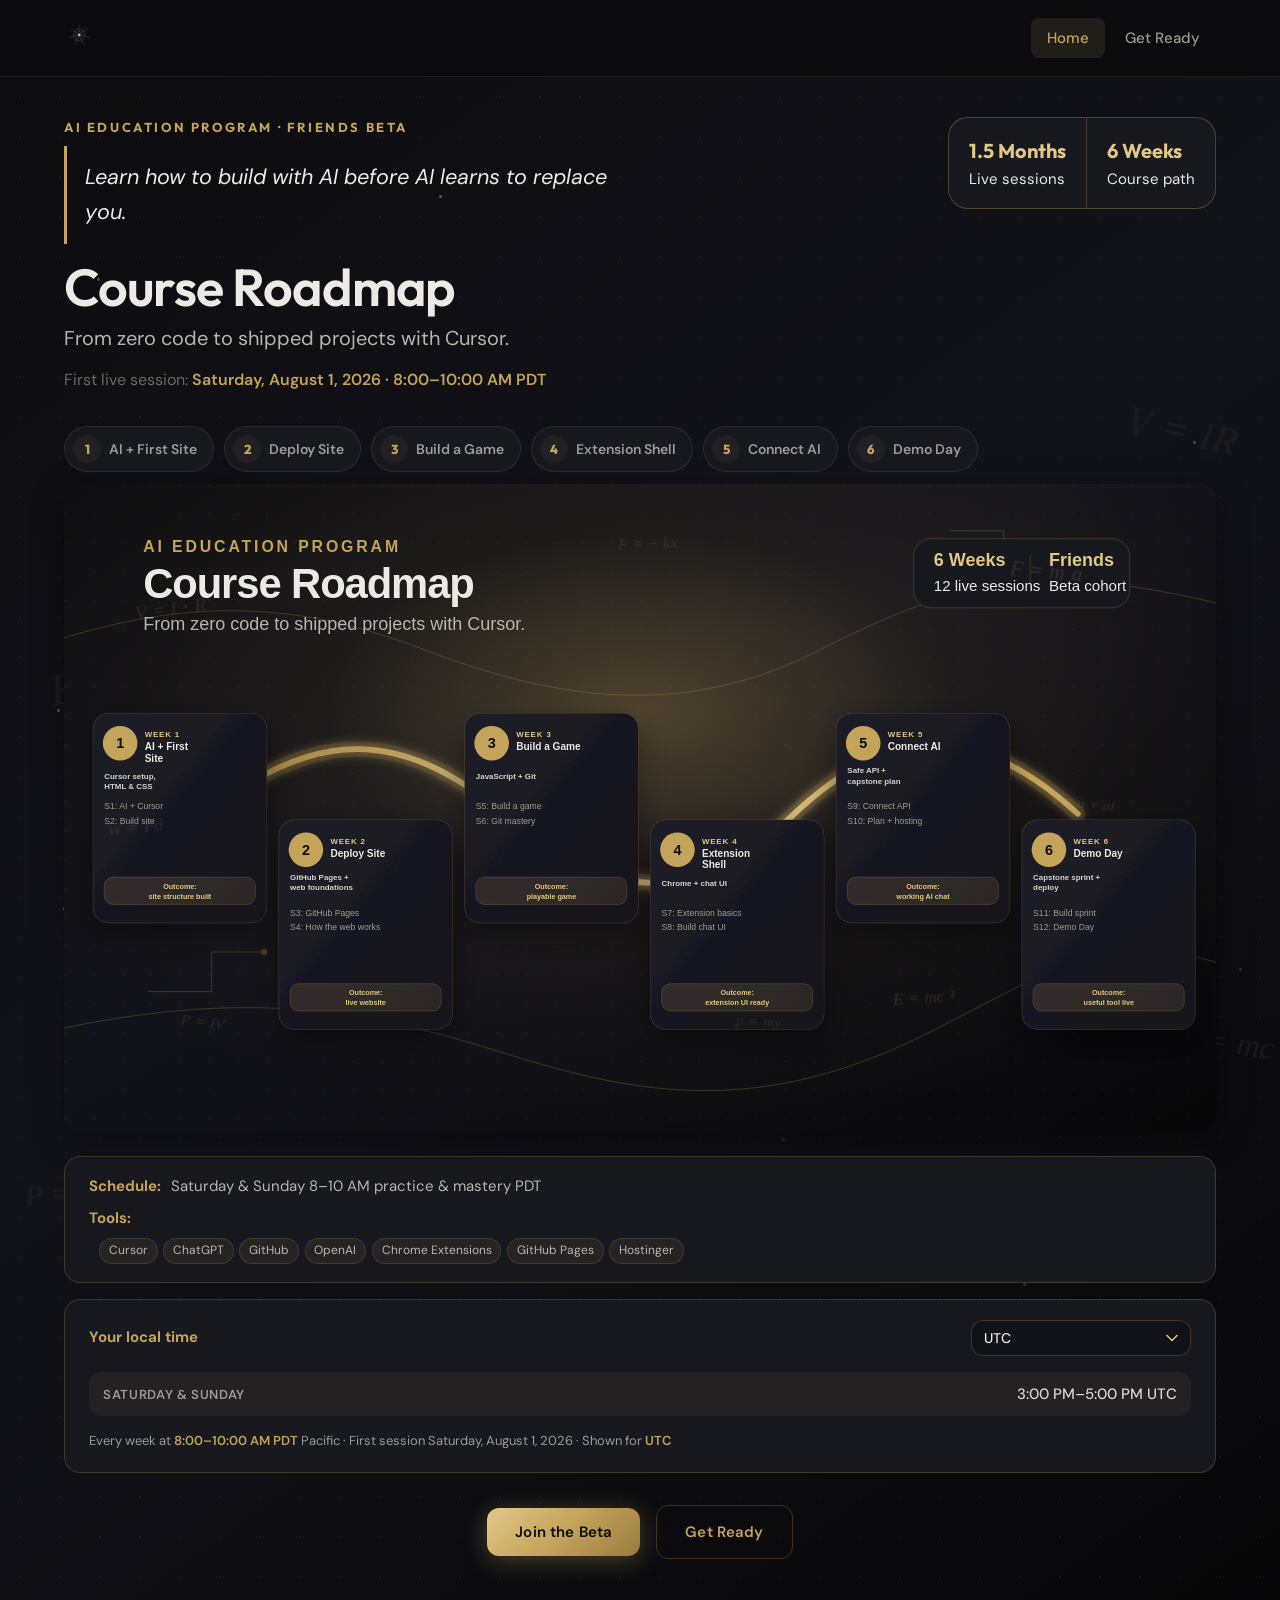
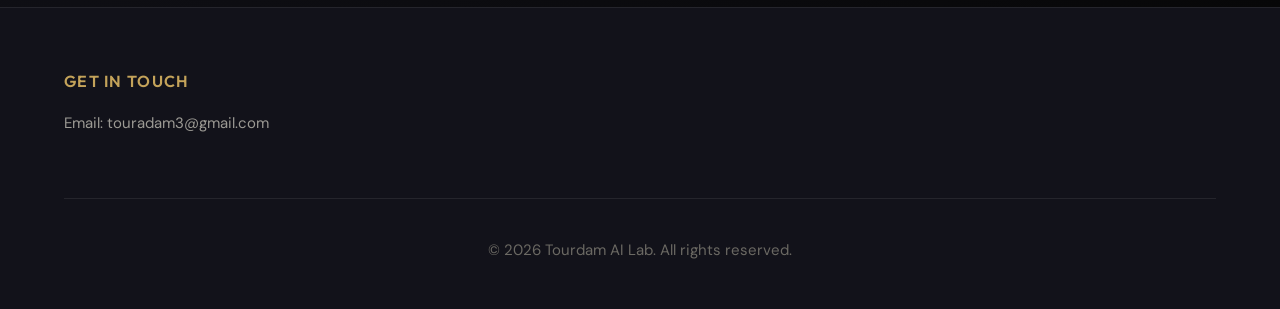
==== commit 365b71fa: "Update beta cohort schedule, roadmap layout, and timezone tools. Shift the cohort to six weeks of Sa" ====
--- a/index.html
+++ b/index.html
@@ -23,9 +23,12 @@
       <div class="container roadmap-header reveal-stagger">
         <div class="roadmap-header-text">
           <p class="roadmap-eyebrow reveal-item">AI Education Program · Friends Beta</p>
+          <blockquote class="roadmap-tagline program-quote reveal-item" data-program-tagline>
+            Learn how to build with AI before AI learns to replace you.
+          </blockquote>
           <h1 class="reveal-item">Course Roadmap</h1>
           <p class="roadmap-subtitle reveal-item">From zero code to shipped projects with Cursor.</p>
-          <p class="cohort-start-banner reveal-item">First live session: <strong data-cohort-start>Friday, July 10, 2026 · 7:00–8:00 PM PST</strong></p>
+          <p class="cohort-start-banner reveal-item">First live session: <strong data-cohort-start>Saturday, August 1, 2026 · 8:00–10:00 AM PDT</strong></p>
           <div class="countdown-wrap reveal-item" id="countdown-wrap" hidden>
             <span class="countdown-label">Starts in</span>
             <div class="countdown-timer" id="countdown-timer" aria-live="polite"></div>
@@ -33,12 +36,12 @@
         </div>
         <div class="roadmap-stats-pill reveal-item tilt-card">
           <div class="roadmap-stats-col">
-            <span class="roadmap-stats-value">1 Month</span>
+            <span class="roadmap-stats-value" data-cohort-duration>1.5 Months</span>
             <span class="roadmap-stats-label">Live sessions</span>
           </div>
           <div class="roadmap-stats-divider" aria-hidden="true"></div>
           <div class="roadmap-stats-col">
-            <span class="roadmap-stats-value">4 Phases</span>
+            <span class="roadmap-stats-value">6 Weeks</span>
             <span class="roadmap-stats-label">Course path</span>
           </div>
         </div>
@@ -54,7 +57,7 @@
           <img
             class="roadmap-svg-desktop"
             src="assets/course-roadmap.svg"
-            alt="Course roadmap: First Site, Interactivity, AI Extension, and Ship Tool over four weeks"
+            alt="Course roadmap: six weeks from first website and browser game to AI Chrome extension and shipped capstone tool"
             width="1600"
             height="900"
           />
@@ -64,10 +67,34 @@
         <div class="roadmap-cards-mobile" id="roadmap-cards-mobile" aria-label="Course roadmap"></div>
       </div>
 
-      <div class="container reveal-on-scroll">
+      <div class="container reveal-on-scroll roadmap-footer-wrap">
         <div class="roadmap-footer-bar">
-          <p><strong>Schedule:</strong> <span data-weekly-schedule>Friday 7–8 PM intro · Saturday &amp; Sunday 8–10 AM practice &amp; mastery PST</span></p>
-          <p><strong>Tools:</strong> Cursor, ChatGPT, GitHub, OpenAI API, Chrome Extensions, GitHub Pages, Hostinger</p>
+          <p class="roadmap-footer-item">
+            <strong>Schedule:</strong>
+            <span data-weekly-schedule>Saturday &amp; Sunday 8–10 AM practice &amp; mastery PDT</span>
+          </p>
+          <div class="roadmap-footer-item roadmap-footer-item--tools">
+            <strong>Tools:</strong>
+            <ul class="roadmap-footer-tools">
+              <li>Cursor</li>
+              <li>ChatGPT</li>
+              <li>GitHub</li>
+              <li>OpenAI</li>
+              <li>Chrome Extensions</li>
+              <li>GitHub Pages</li>
+              <li>Hostinger</li>
+            </ul>
+          </div>
+        </div>
+        <div class="timezone-converter reveal-on-scroll" id="timezone-converter">
+          <div class="timezone-converter-header">
+            <p><strong>Your local time</strong></p>
+            <label class="timezone-select-wrap">
+              <span class="sr-only">Select timezone</span>
+              <select id="timezone-select" aria-label="Select timezone to check session times"></select>
+            </label>
+          </div>
+          <div class="timezone-converter-results" id="timezone-results" aria-live="polite"></div>
         </div>
       </div>
 
--- a/css/styles.css
+++ b/css/styles.css
@@ -1923,6 +1923,17 @@
   margin: 0 0 0.5rem;
   font-size: clamp(2.25rem, 5vw, 3.25rem);
   line-height: 1.05;
+}
+
+.roadmap-tagline {
+  margin: 0 0 1rem;
+  max-width: 36rem;
+  font-size: clamp(1.0625rem, 2.2vw, 1.35rem);
+  font-style: italic;
+  color: var(--text);
+  line-height: 1.6;
+  padding: 0.875rem 0 0.875rem 1.125rem;
+  border-left: 3px solid var(--gold);
 }
 
 .roadmap-subtitle {
@@ -2446,13 +2457,16 @@
 
 .roadmap-card-outcome {
   display: inline-block;
+  max-width: 100%;
   padding: 0.25rem 0.75rem;
   font-size: 0.75rem;
   font-weight: 700;
+  line-height: 1.35;
   color: var(--gold-light);
   background: rgba(196, 163, 90, 0.14);
   border: 1px solid rgba(196, 163, 90, 0.28);
   border-radius: 999px;
+  word-break: break-word;
 }
 
 /* Flip cards */
@@ -2496,6 +2510,17 @@
   background: linear-gradient(145deg, #1f1f28 0%, #12121a 100%);
   border: 1px solid rgba(196, 163, 90, 0.34);
   box-shadow: var(--shadow-sm);
+}
+
+.roadmap-card-front .roadmap-card-body {
+  min-width: 0;
+  flex: 1;
+}
+
+.roadmap-card-front .roadmap-card-body h2,
+.roadmap-card-front .roadmap-card-lead,
+.roadmap-card-front .roadmap-card-outcome {
+  overflow-wrap: anywhere;
 }
 
 .roadmap-card-back {
@@ -2657,26 +2682,174 @@
   }
 }
 
+.roadmap-footer-wrap {
+  margin-top: 0.75rem;
+}
+
 .roadmap-footer-bar {
   position: relative;
   z-index: 1;
   display: flex;
-  flex-wrap: wrap;
-  gap: 0.75rem 2rem;
-  padding: 1rem 1.5rem;
+  flex-direction: column;
+  gap: 0.625rem;
+  width: 100%;
+  max-width: 100%;
+  padding: 1.125rem 1.5rem;
   background: var(--surface);
   border: 1px solid rgba(196, 163, 90, 0.22);
+  border-radius: var(--radius-lg);
+  font-size: 0.9375rem;
+  overflow: hidden;
+  box-sizing: border-box;
+}
+
+.roadmap-footer-item {
+  margin: 0;
+  min-width: 0;
+  line-height: 1.5;
+  color: var(--gray-600);
+  overflow-wrap: break-word;
+}
+
+.roadmap-footer-item strong {
+  color: var(--gold);
+  margin-right: 0.35rem;
+  white-space: nowrap;
+}
+
+.roadmap-footer-item--tools {
+  display: flex;
+  flex-direction: column;
+  gap: 0.4rem;
+}
+
+.roadmap-footer-item--tools strong {
+  margin-right: 0;
+}
+
+.roadmap-footer-tools {
+  display: flex;
+  flex-wrap: wrap;
+  gap: 0.35rem;
+  margin: 0;
+  padding: 0.125rem 0 0 0.625rem;
+  list-style: none;
+}
+
+.roadmap-footer-tools li {
+  font-size: 0.75rem;
+  line-height: 1.3;
+  color: var(--gray-600);
+  padding: 0.25rem 0.55rem;
   border-radius: 999px;
+  background: rgba(196, 163, 90, 0.08);
+  border: 1px solid rgba(196, 163, 90, 0.18);
+  white-space: nowrap;
+}
+
+.timezone-converter {
+  position: relative;
+  z-index: 1;
+  margin-top: 1rem;
+  padding: 1.25rem 1.5rem;
+  background: var(--surface);
+  border: 1px solid rgba(196, 163, 90, 0.22);
+  border-radius: var(--radius-lg);
+}
+
+.timezone-converter-header {
+  display: flex;
+  flex-wrap: wrap;
+  align-items: center;
+  justify-content: space-between;
+  gap: 0.75rem 1.5rem;
+  margin-bottom: 1rem;
+}
+
+.timezone-converter-header p {
+  margin: 0;
   font-size: 0.9375rem;
-}
-
-.roadmap-footer-bar p {
-  margin: 0;
   color: var(--gray-600);
 }
 
-.roadmap-footer-bar strong {
+.timezone-converter-header strong {
   color: var(--gold);
+}
+
+.timezone-select-wrap select {
+  min-width: 220px;
+  padding: 0.5rem 2rem 0.5rem 0.75rem;
+  font-family: inherit;
+  font-size: 0.875rem;
+  font-weight: 500;
+  color: var(--text);
+  background-color: var(--ink-raised);
+  border: 1px solid var(--border-gold);
+  border-radius: var(--radius-md);
+  cursor: pointer;
+  appearance: none;
+  background-image: url("data:image/svg+xml,%3Csvg xmlns='http://www.w3.org/2000/svg' width='12' height='8' viewBox='0 0 12 8' fill='none'%3E%3Cpath d='M1 1.5L6 6.5L11 1.5' stroke='%23e2c887' stroke-width='1.5' stroke-linecap='round' stroke-linejoin='round'/%3E%3C/svg%3E");
+  background-repeat: no-repeat;
+  background-position: right 0.75rem center;
+  transition: border-color 0.2s var(--ease), box-shadow 0.2s var(--ease), background-color 0.2s var(--ease);
+}
+
+.timezone-select-wrap select:hover {
+  border-color: rgba(196, 163, 90, 0.45);
+  background-color: var(--surface-hover);
+}
+
+.timezone-select-wrap select:focus {
+  outline: none;
+  border-color: var(--gold);
+  box-shadow: 0 0 0 3px var(--gold-glow);
+}
+
+.timezone-select-wrap select option {
+  color: var(--text);
+  background-color: var(--surface);
+}
+
+.timezone-converter-results {
+  display: grid;
+  gap: 0.625rem;
+}
+
+.timezone-result-row {
+  display: flex;
+  flex-wrap: wrap;
+  align-items: baseline;
+  justify-content: space-between;
+  gap: 0.35rem 1rem;
+  padding: 0.625rem 0.875rem;
+  background: rgba(196, 163, 90, 0.06);
+  border-radius: var(--radius-md);
+}
+
+.timezone-result-label {
+  font-size: 0.8125rem;
+  font-weight: 600;
+  text-transform: uppercase;
+  letter-spacing: 0.05em;
+  color: var(--gray-500);
+}
+
+.timezone-result-value {
+  font-size: 0.9375rem;
+  font-weight: 500;
+  color: var(--gray-700);
+  text-align: right;
+}
+
+.timezone-result-note {
+  margin: 0.25rem 0 0;
+  font-size: 0.8125rem;
+  color: var(--gray-500);
+}
+
+.timezone-result-note strong {
+  color: var(--gold);
+  font-weight: 600;
 }
 
 .roadmap-cta-row {
@@ -2704,12 +2877,6 @@
     display: flex;
   }
 
-
-  .roadmap-footer-bar {
-    border-radius: var(--radius-lg);
-    flex-direction: column;
-    gap: 0.5rem;
-  }
 
   .roadmap-stats-pill {
     width: 100%;
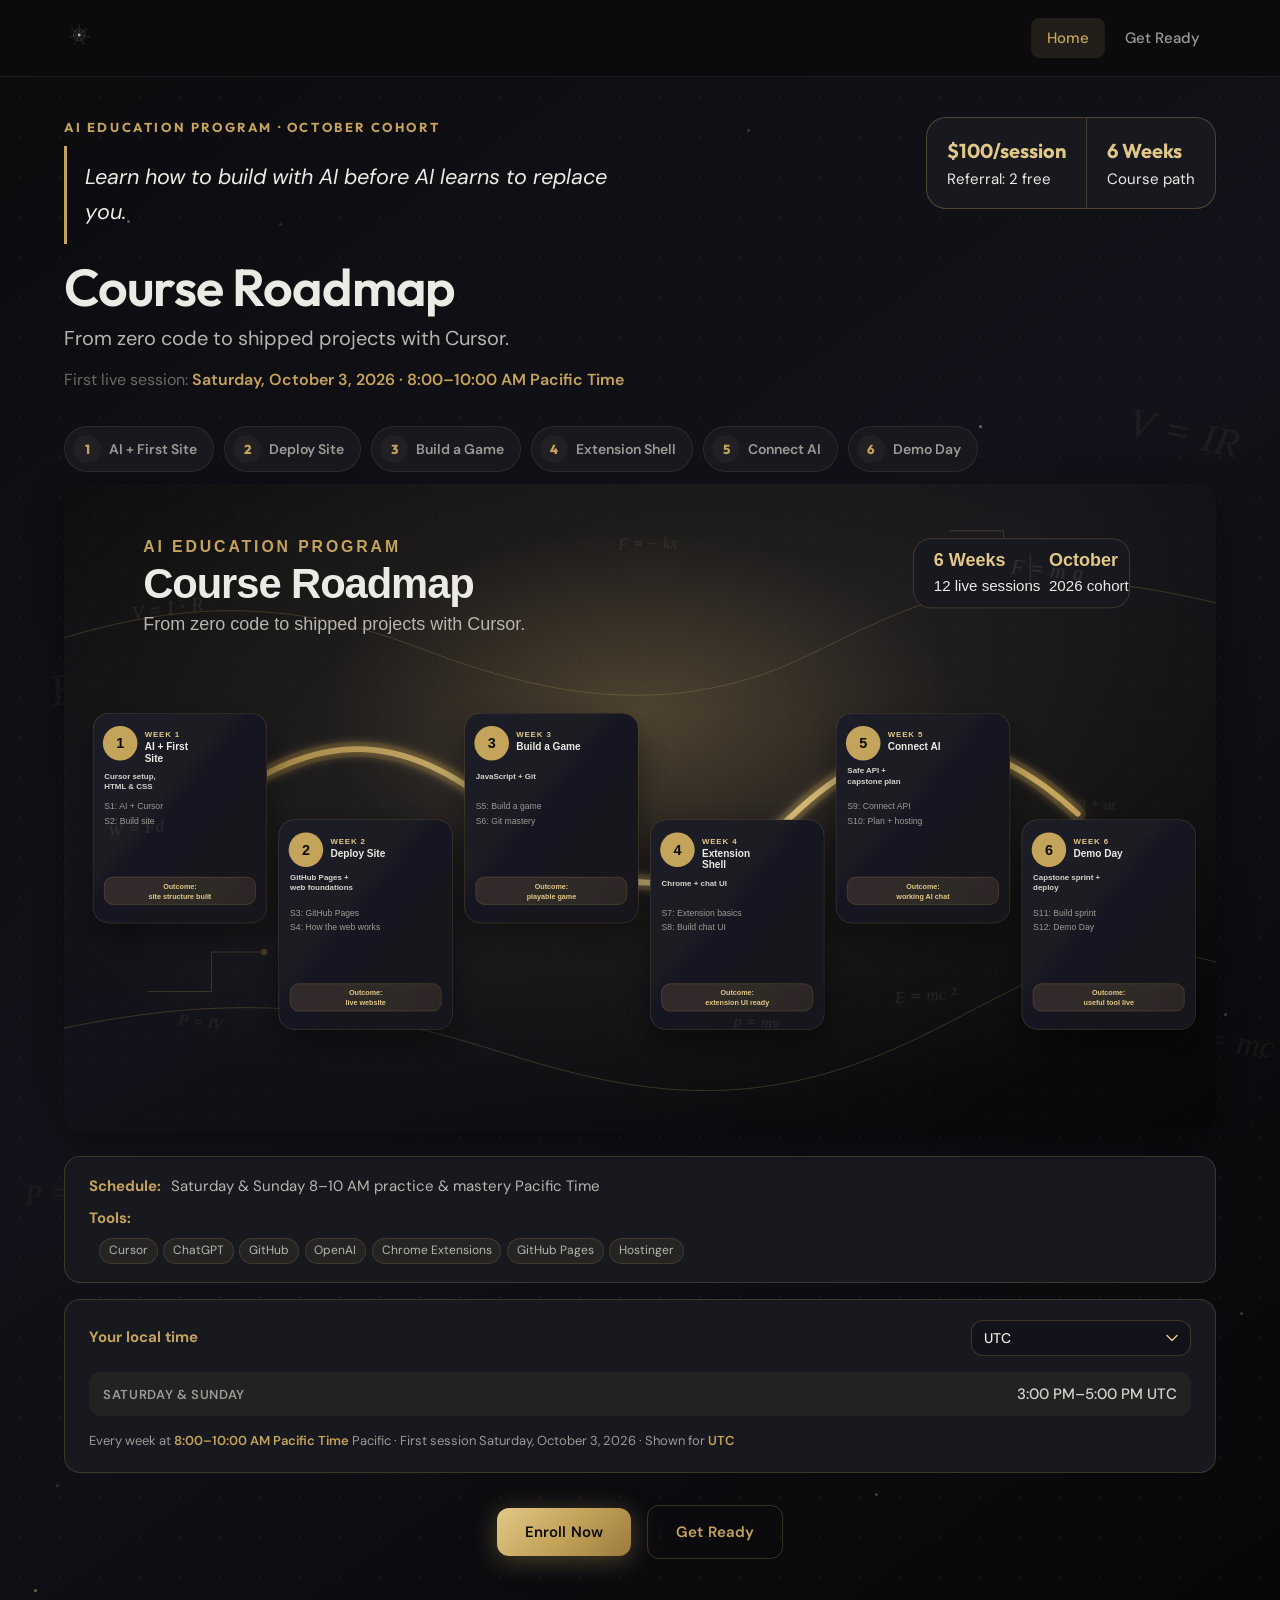
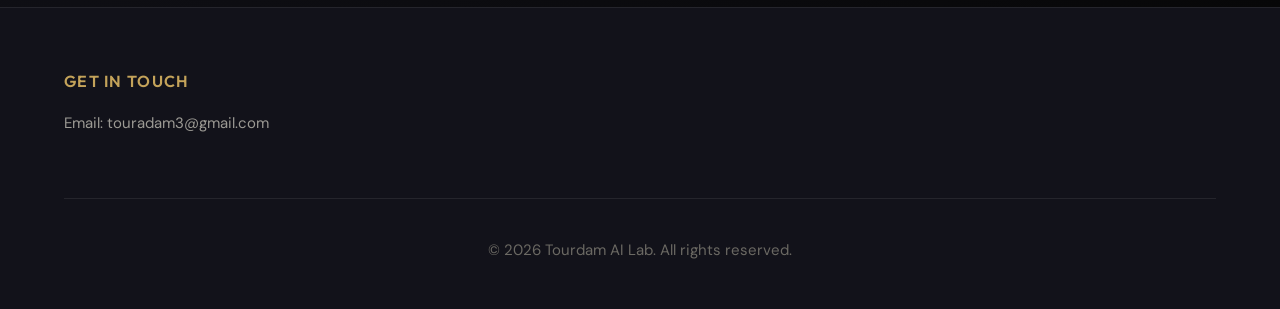
==== commit 3c3ccea6: "Launch October paid cohort with referral codes and flexible payment plans. Co-authored-by: Cursor <c" ====
--- a/index.html
+++ b/index.html
@@ -3,8 +3,8 @@
 <head>
   <meta charset="UTF-8" />
   <meta name="viewport" content="width=device-width, initial-scale=1.0" />
-  <title>AI Mastery Program | Friends Beta</title>
-  <meta name="description" content="A friends-only beta of the AI Mastery Program. Learn to build websites, games, Chrome extensions, and useful tools with Cursor — no prior coding required." />
+  <title>AI Mastery Program | October Cohort</title>
+  <meta name="description" content="Join the October cohort of the AI Mastery Program. Build websites, games, Chrome extensions, and useful tools with Cursor — $100 per session, first 2 free with a referral code." />
   <link rel="preconnect" href="https://fonts.googleapis.com" />
   <link rel="preconnect" href="https://fonts.gstatic.com" crossorigin />
   <link href="https://fonts.googleapis.com/css2?family=DM+Sans:ital,opsz,wght@0,9..40,400;0,9..40,500;0,9..40,600;0,9..40,700&family=Outfit:wght@500;600;700&display=swap" rel="stylesheet" />
@@ -22,13 +22,13 @@
       </div>
       <div class="container roadmap-header reveal-stagger">
         <div class="roadmap-header-text">
-          <p class="roadmap-eyebrow reveal-item">AI Education Program · Friends Beta</p>
+          <p class="roadmap-eyebrow reveal-item">AI Education Program · October Cohort</p>
           <blockquote class="roadmap-tagline program-quote reveal-item" data-program-tagline>
             Learn how to build with AI before AI learns to replace you.
           </blockquote>
           <h1 class="reveal-item">Course Roadmap</h1>
           <p class="roadmap-subtitle reveal-item">From zero code to shipped projects with Cursor.</p>
-          <p class="cohort-start-banner reveal-item">First live session: <strong data-cohort-start>Saturday, August 1, 2026 · 8:00–10:00 AM PDT</strong></p>
+          <p class="cohort-start-banner reveal-item">First live session: <strong data-cohort-start>Saturday, October 3, 2026 · 8:00–10:00 AM Pacific Time</strong></p>
           <div class="countdown-wrap reveal-item" id="countdown-wrap" hidden>
             <span class="countdown-label">Starts in</span>
             <div class="countdown-timer" id="countdown-timer" aria-live="polite"></div>
@@ -36,12 +36,12 @@
         </div>
         <div class="roadmap-stats-pill reveal-item tilt-card">
           <div class="roadmap-stats-col">
-            <span class="roadmap-stats-value" data-cohort-duration>1.5 Months</span>
-            <span class="roadmap-stats-label">Live sessions</span>
+            <span class="roadmap-stats-value" data-pricing-headline>$100/session</span>
+            <span class="roadmap-stats-label" data-pricing-subline>Referral: 2 free</span>
           </div>
           <div class="roadmap-stats-divider" aria-hidden="true"></div>
           <div class="roadmap-stats-col">
-            <span class="roadmap-stats-value">6 Weeks</span>
+            <span class="roadmap-stats-value" data-cohort-weeks>6 Weeks</span>
             <span class="roadmap-stats-label">Course path</span>
           </div>
         </div>
@@ -71,7 +71,7 @@
         <div class="roadmap-footer-bar">
           <p class="roadmap-footer-item">
             <strong>Schedule:</strong>
-            <span data-weekly-schedule>Saturday &amp; Sunday 8–10 AM practice &amp; mastery PDT</span>
+            <span data-weekly-schedule>Saturday &amp; Sunday 8–10 AM practice &amp; mastery Pacific Time</span>
           </p>
           <div class="roadmap-footer-item roadmap-footer-item--tools">
             <strong>Tools:</strong>
@@ -100,60 +100,57 @@
 
       <div class="container roadmap-cta-row reveal-on-scroll">
         <div class="btn-group">
-          <button type="button" id="join-beta-btn" class="btn btn-primary btn-shine">Join the Beta</button>
+          <button type="button" id="join-beta-btn" class="btn btn-primary btn-shine">Enroll Now</button>
           <a href="success.html" class="btn btn-secondary">Get Ready</a>
         </div>
       </div>
     </section>
   </main>
 
-  <!-- Join modal: friendship message + code gate -->
+  <!-- Referral code gate -->
   <div id="join-modal" class="beta-modal-root" hidden>
     <div class="beta-modal-overlay">
       <div class="beta-modal beta-modal--join" role="dialog" aria-labelledby="join-modal-title" aria-modal="true">
         <button type="button" class="beta-modal-dismiss" data-close-modal="join-modal" aria-label="Close">&times;</button>
-        <p class="beta-modal-eyebrow">From a friend</p>
-        <h3 id="join-modal-title">I'm glad you're here.</h3>
+        <p class="beta-modal-eyebrow">Have a referral code?</p>
+        <h3 id="join-modal-title">Unlock your first 2 sessions free.</h3>
         <div class="beta-modal-message">
           <p>
-            I'm running this friends-only beta before I open it to the public. Your honest feedback will help me make it something truly worth sharing.
-          </p>
-          <p>
-            Thank you for trusting me with your time. It means more than you know.
+            Enter the referral code you received to get Sessions 1 and 2 at no cost. Without a code, full tuition starts at Session 1.
           </p>
         </div>
         <div id="beta-gate">
-          <div class="beta-gate-row" role="group" aria-label="Continue step">
+          <div class="beta-gate-row" role="group" aria-label="Referral code">
             <input type="text" inputmode="numeric" pattern="[0-9]*" maxlength="1" id="beta-gate-1" class="beta-gate-input" aria-label="First value" autocomplete="off" />
             <input type="text" inputmode="numeric" pattern="[0-9]*" maxlength="1" id="beta-gate-2" class="beta-gate-input" aria-label="Second value" autocomplete="off" />
             <input type="text" inputmode="numeric" pattern="[0-9]*" maxlength="2" id="beta-gate-3" class="beta-gate-input beta-gate-input--wide" aria-label="Third value" autocomplete="off" />
           </div>
           <p id="beta-gate-error" class="beta-gate-error" hidden>That didn't work. Try again.</p>
           <div class="btn-group beta-gate-actions">
-            <button type="button" id="beta-gate-continue" class="btn btn-primary">Continue</button>
+            <button type="button" id="beta-gate-continue" class="btn btn-primary">Apply Referral Code</button>
           </div>
+          <p class="referral-skip-wrap">
+            <button type="button" id="skip-referral-btn" class="referral-skip-link">Continue without referral</button>
+          </p>
         </div>
       </div>
     </div>
   </div>
 
-  <!-- Success modal: shown only after secret code entry -->
-  <div id="beta-success-modal" class="beta-modal-root" hidden>
+  <!-- Enrollment modal: payment plan + signup -->
+  <div id="enroll-modal" class="beta-modal-root" hidden>
     <div class="beta-modal-overlay beta-modal-overlay--celebrate">
       <div id="confetti-container" class="confetti-container" aria-hidden="true"></div>
-      <div class="beta-modal beta-modal--celebrate" role="dialog" aria-labelledby="beta-modal-title" aria-modal="true">
-        <div class="beta-celebrate-burst" aria-hidden="true"></div>
-        <div class="beta-modal-icon beta-modal-icon--celebrate" aria-hidden="true">&#10003;</div>
-        <h3 id="beta-modal-title">You did it — welcome in.</h3>
+      <div class="beta-modal beta-modal--celebrate beta-modal--enroll" role="dialog" aria-labelledby="enroll-modal-title" aria-modal="true">
+        <button type="button" class="beta-modal-dismiss" data-close-modal="enroll-modal" aria-label="Close">&times;</button>
+        <h3 id="enroll-modal-title">Enroll in the October cohort</h3>
         <div class="beta-modal-message">
-          <p>
-            I'm so happy you're joining me on this journey. Truly — thank you for being my friend.
-          </p>
-          <p class="beta-gift-quote">
-            This program is my gift to you — completely free — because you matter to me. Claim your free spot now to reserve your place in the beta.
-          </p>
+          <p id="enroll-modal-summary">Choose how you want to pay for your sessions.</p>
+          <p id="enroll-total" class="enroll-total">Program total: $1,200</p>
         </div>
-        <button type="button" id="beta-modal-close" class="btn btn-primary">Claim Your Free Spot — Sign Up</button>
+        <div id="payment-plans-mount" class="payment-plans-grid" role="radiogroup" aria-label="Payment plan"></div>
+        <p class="pricing-policy-callout">Your class link will be sent after payment is confirmed.</p>
+        <button type="button" id="enroll-complete-btn" class="btn btn-primary" disabled>Complete Signup</button>
       </div>
     </div>
   </div>
--- a/css/styles.css
+++ b/css/styles.css
@@ -3065,6 +3065,105 @@
   text-align: left !important;
 }
 
+.referral-skip-wrap {
+  margin: 1rem 0 0;
+  text-align: center;
+}
+
+.referral-skip-link {
+  padding: 0;
+  border: none;
+  background: none;
+  color: var(--text-muted);
+  font-size: 0.9375rem;
+  text-decoration: underline;
+  text-underline-offset: 0.2em;
+  cursor: pointer;
+}
+
+.referral-skip-link:hover {
+  color: var(--gold-light);
+}
+
+.beta-modal--enroll {
+  max-width: 36rem;
+}
+
+.enroll-total {
+  font-weight: 600;
+  color: var(--gold-light) !important;
+  text-align: center !important;
+}
+
+.payment-plans-grid {
+  display: grid;
+  grid-template-columns: 1fr 1fr;
+  gap: 0.75rem;
+  margin: 1.25rem 0;
+}
+
+.payment-plan-card {
+  display: flex;
+  flex-direction: column;
+  align-items: flex-start;
+  gap: 0.25rem;
+  padding: 0.875rem 1rem;
+  border: 1px solid rgba(196, 163, 90, 0.28);
+  border-radius: var(--radius-md);
+  background: rgba(24, 24, 31, 0.85);
+  color: var(--text-primary);
+  text-align: left;
+  cursor: pointer;
+  transition: border-color 0.2s ease, background 0.2s ease, box-shadow 0.2s ease;
+}
+
+.payment-plan-card:hover {
+  border-color: rgba(196, 163, 90, 0.5);
+}
+
+.payment-plan-card.is-selected {
+  border-color: var(--gold);
+  background: rgba(196, 163, 90, 0.12);
+  box-shadow: 0 0 0 1px rgba(196, 163, 90, 0.35);
+}
+
+.payment-plan-label {
+  font-family: var(--font-display);
+  font-weight: 600;
+  font-size: 0.9375rem;
+  color: var(--gold-light);
+}
+
+.payment-plan-amount {
+  font-weight: 700;
+  font-size: 1rem;
+}
+
+.payment-plan-note {
+  font-size: 0.8125rem;
+  color: var(--text-muted);
+  line-height: 1.4;
+}
+
+.pricing-policy-callout {
+  padding: 0.875rem 1rem;
+  margin: 0 0 1.25rem;
+  font-size: 0.9375rem;
+  color: var(--gold-light);
+  background: rgba(196, 163, 90, 0.1);
+  border-left: 3px solid var(--gold);
+  border-radius: 0 var(--radius-md) var(--radius-md) 0;
+  text-align: left;
+}
+
+.pricing-policy-callout--page {
+  margin-top: 1.5rem;
+  margin-bottom: 0;
+  max-width: 36rem;
+  margin-left: auto;
+  margin-right: auto;
+}
+
 .beta-modal-overlay--celebrate {
   position: relative;
 }
@@ -3198,4 +3297,8 @@
     width: 4rem;
     min-width: 4rem;
   }
-}
+
+  .payment-plans-grid {
+    grid-template-columns: 1fr;
+  }
+}
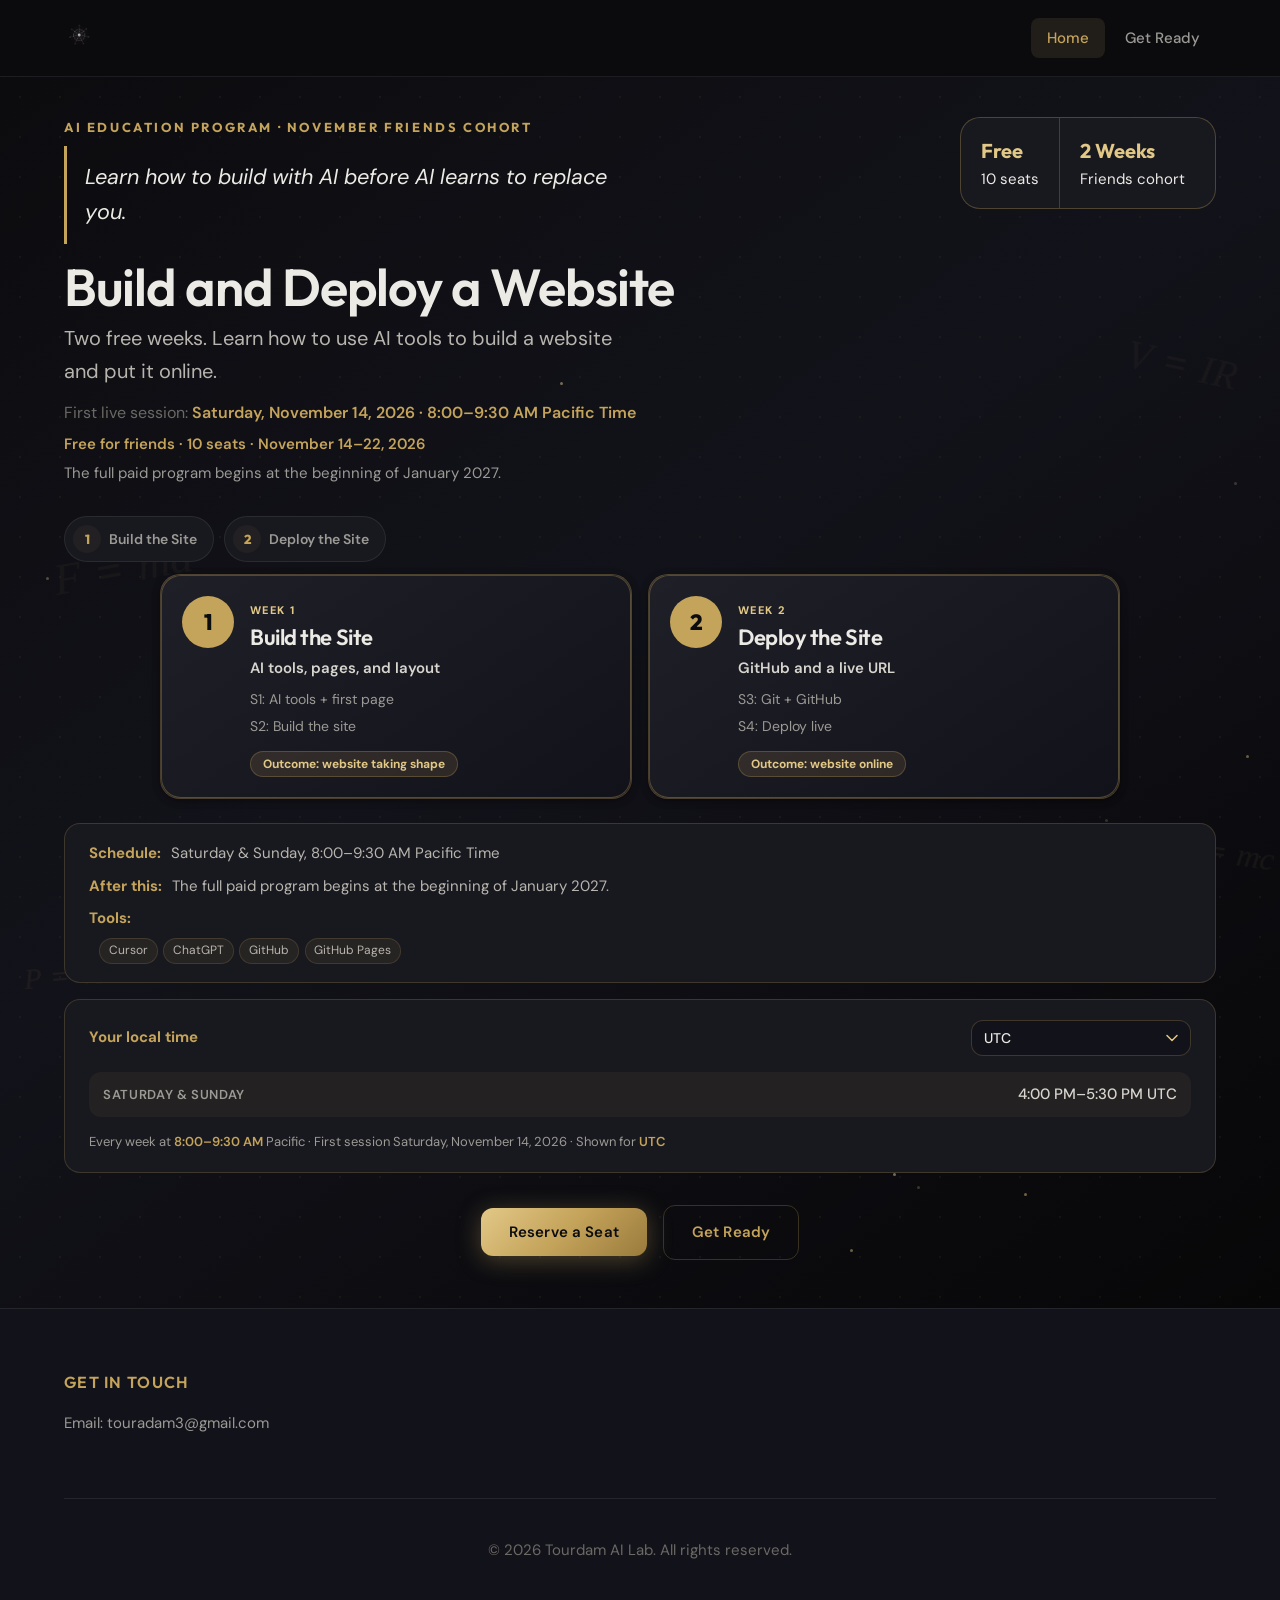
==== commit fee71a5e: "Announce the free November friends cohort. Co-authored-by: Cursor <cursoragent@cursor.com>" ====
--- a/index.html
+++ b/index.html
@@ -3,8 +3,8 @@
 <head>
   <meta charset="UTF-8" />
   <meta name="viewport" content="width=device-width, initial-scale=1.0" />
-  <title>AI Mastery Program | October Cohort</title>
-  <meta name="description" content="Join the October cohort of the AI Mastery Program. Build websites, games, Chrome extensions, and useful tools with Cursor — $100 per session, first 2 free with a referral code." />
+  <title>AI Mastery Program | November Friends Cohort</title>
+  <meta name="description" content="Join the free November friends cohort. Two weeks, 10 seats, starting November 14 at 8:00–9:30 AM Pacific Time. Learn how to use AI tools to build and deploy a website." />
   <link rel="preconnect" href="https://fonts.googleapis.com" />
   <link rel="preconnect" href="https://fonts.gstatic.com" crossorigin />
   <link href="https://fonts.googleapis.com/css2?family=DM+Sans:ital,opsz,wght@0,9..40,400;0,9..40,500;0,9..40,600;0,9..40,700&family=Outfit:wght@500;600;700&display=swap" rel="stylesheet" />
@@ -22,13 +22,15 @@
       </div>
       <div class="container roadmap-header reveal-stagger">
         <div class="roadmap-header-text">
-          <p class="roadmap-eyebrow reveal-item">AI Education Program · October Cohort</p>
+          <p class="roadmap-eyebrow reveal-item" data-cohort-eyebrow>AI Education Program · November Friends Cohort</p>
           <blockquote class="roadmap-tagline program-quote reveal-item" data-program-tagline>
             Learn how to build with AI before AI learns to replace you.
           </blockquote>
-          <h1 class="reveal-item">Course Roadmap</h1>
-          <p class="roadmap-subtitle reveal-item">From zero code to shipped projects with Cursor.</p>
-          <p class="cohort-start-banner reveal-item">First live session: <strong data-cohort-start>Saturday, October 3, 2026 · 8:00–10:00 AM Pacific Time</strong></p>
+          <h1 class="reveal-item">Build and Deploy a Website</h1>
+          <p class="roadmap-subtitle reveal-item">Two free weeks. Learn how to use AI tools to build a website and put it online.</p>
+          <p class="cohort-start-banner reveal-item">First live session: <strong data-cohort-start>Saturday, November 14, 2026 · 8:00–9:30 AM Pacific Time</strong></p>
+          <p class="cohort-offer-line reveal-item"><span data-cohort-offer>Free for friends · 10 seats</span> · <span data-cohort-range>November 14–22, 2026</span></p>
+          <p class="cohort-paid-note reveal-item" data-paid-program>The full paid program begins at the beginning of January 2027.</p>
           <div class="countdown-wrap reveal-item" id="countdown-wrap" hidden>
             <span class="countdown-label">Starts in</span>
             <div class="countdown-timer" id="countdown-timer" aria-live="polite"></div>
@@ -36,13 +38,13 @@
         </div>
         <div class="roadmap-stats-pill reveal-item tilt-card">
           <div class="roadmap-stats-col">
-            <span class="roadmap-stats-value" data-pricing-headline>$100/session</span>
-            <span class="roadmap-stats-label" data-pricing-subline>Referral: 2 free</span>
+            <span class="roadmap-stats-value" data-pricing-headline>Free</span>
+            <span class="roadmap-stats-label" data-pricing-subline>10 seats</span>
           </div>
           <div class="roadmap-stats-divider" aria-hidden="true"></div>
           <div class="roadmap-stats-col">
-            <span class="roadmap-stats-value" data-cohort-weeks>6 Weeks</span>
-            <span class="roadmap-stats-label">Course path</span>
+            <span class="roadmap-stats-value" data-cohort-weeks>2 Weeks</span>
+            <span class="roadmap-stats-label">Friends cohort</span>
           </div>
         </div>
       </div>
@@ -51,13 +53,13 @@
 
       <div class="container roadmap-phase-detail reveal-on-scroll" id="roadmap-phase-detail" hidden></div>
 
-      <div class="container roadmap-visual-wrap reveal-on-scroll">
+      <div class="container roadmap-visual-wrap roadmap-visual-wrap--cards reveal-on-scroll">
         <div class="roadmap-svg-frame" id="roadmap-svg-frame">
           <div class="roadmap-equations roadmap-equations--svg" id="roadmap-equations-svg" aria-hidden="true"></div>
           <img
             class="roadmap-svg-desktop"
             src="assets/course-roadmap.svg"
-            alt="Course roadmap: six weeks from first website and browser game to AI Chrome extension and shipped capstone tool"
+            alt="Two-week path: build a website with AI tools, then deploy it"
             width="1600"
             height="900"
           />
@@ -71,7 +73,11 @@
         <div class="roadmap-footer-bar">
           <p class="roadmap-footer-item">
             <strong>Schedule:</strong>
-            <span data-weekly-schedule>Saturday &amp; Sunday 8–10 AM practice &amp; mastery Pacific Time</span>
+            <span data-weekly-schedule>Saturday &amp; Sunday, 8:00–9:30 AM Pacific Time</span>
+          </p>
+          <p class="roadmap-footer-item">
+            <strong>After this:</strong>
+            <span data-paid-program>The full paid program begins at the beginning of January 2027.</span>
           </p>
           <div class="roadmap-footer-item roadmap-footer-item--tools">
             <strong>Tools:</strong>
@@ -79,10 +85,7 @@
               <li>Cursor</li>
               <li>ChatGPT</li>
               <li>GitHub</li>
-              <li>OpenAI</li>
-              <li>Chrome Extensions</li>
               <li>GitHub Pages</li>
-              <li>Hostinger</li>
             </ul>
           </div>
         </div>
@@ -100,7 +103,7 @@
 
       <div class="container roadmap-cta-row reveal-on-scroll">
         <div class="btn-group">
-          <button type="button" id="join-beta-btn" class="btn btn-primary btn-shine">Enroll Now</button>
+          <button type="button" id="join-beta-btn" class="btn btn-primary btn-shine">Reserve a Seat</button>
           <a href="success.html" class="btn btn-secondary">Get Ready</a>
         </div>
       </div>
@@ -112,11 +115,11 @@
     <div class="beta-modal-overlay">
       <div class="beta-modal beta-modal--join" role="dialog" aria-labelledby="join-modal-title" aria-modal="true">
         <button type="button" class="beta-modal-dismiss" data-close-modal="join-modal" aria-label="Close">&times;</button>
-        <p class="beta-modal-eyebrow">Have a referral code?</p>
-        <h3 id="join-modal-title">Unlock your first 2 sessions free.</h3>
+        <p class="beta-modal-eyebrow">Friends cohort</p>
+        <h3 id="join-modal-title">Claim one of 10 free seats.</h3>
         <div class="beta-modal-message">
           <p>
-            Enter the referral code you received to get Sessions 1 and 2 at no cost. Without a code, full tuition starts at Session 1.
+            Enter the code you received. This two-week cohort is free for friends, and seats are limited to 10.
           </p>
         </div>
         <div id="beta-gate">
@@ -127,11 +130,8 @@
           </div>
           <p id="beta-gate-error" class="beta-gate-error" hidden>That didn't work. Try again.</p>
           <div class="btn-group beta-gate-actions">
-            <button type="button" id="beta-gate-continue" class="btn btn-primary">Apply Referral Code</button>
+            <button type="button" id="beta-gate-continue" class="btn btn-primary">Claim My Seat</button>
           </div>
-          <p class="referral-skip-wrap">
-            <button type="button" id="skip-referral-btn" class="referral-skip-link">Continue without referral</button>
-          </p>
         </div>
       </div>
     </div>
@@ -143,14 +143,14 @@
       <div id="confetti-container" class="confetti-container" aria-hidden="true"></div>
       <div class="beta-modal beta-modal--celebrate beta-modal--enroll" role="dialog" aria-labelledby="enroll-modal-title" aria-modal="true">
         <button type="button" class="beta-modal-dismiss" data-close-modal="enroll-modal" aria-label="Close">&times;</button>
-        <h3 id="enroll-modal-title">Enroll in the October cohort</h3>
+        <h3 id="enroll-modal-title">Reserve your free seat</h3>
         <div class="beta-modal-message">
-          <p id="enroll-modal-summary">Choose how you want to pay for your sessions.</p>
-          <p id="enroll-total" class="enroll-total">Program total: $1,200</p>
+          <p id="enroll-modal-summary">Your code is in. Complete the form to claim your seat. We will send the class link after your seat is confirmed.</p>
+          <p id="enroll-total" class="enroll-total" hidden>Program total: $0</p>
         </div>
-        <div id="payment-plans-mount" class="payment-plans-grid" role="radiogroup" aria-label="Payment plan"></div>
-        <p class="pricing-policy-callout">Your class link will be sent after payment is confirmed.</p>
-        <button type="button" id="enroll-complete-btn" class="btn btn-primary" disabled>Complete Signup</button>
+        <div id="payment-plans-mount" class="payment-plans-grid" role="radiogroup" aria-label="Payment plan" hidden></div>
+        <p class="pricing-policy-callout">Your class link will be sent after your seat is confirmed.</p>
+        <button type="button" id="enroll-complete-btn" class="btn btn-primary">Complete Signup</button>
       </div>
     </div>
   </div>
--- a/css/styles.css
+++ b/css/styles.css
@@ -1946,6 +1946,20 @@
 .roadmap-header .cohort-start-banner {
   margin-top: 0.75rem;
   text-align: left;
+}
+
+.cohort-offer-line,
+.cohort-paid-note {
+  margin: 0.4rem 0 0;
+  max-width: 36rem;
+  font-size: 0.9375rem;
+  color: var(--gray-500);
+  line-height: 1.5;
+}
+
+.cohort-offer-line {
+  color: var(--gold);
+  font-weight: 600;
 }
 
 .roadmap-stats-pill {
@@ -2868,6 +2882,23 @@
   max-width: 40rem;
 }
 
+.roadmap-visual-wrap--cards .roadmap-svg-frame {
+  display: none;
+}
+
+.roadmap-visual-wrap--cards .roadmap-cards-mobile {
+  display: grid;
+  grid-template-columns: repeat(2, minmax(0, 1fr));
+  gap: 1rem;
+  max-width: 960px;
+  margin-left: auto;
+  margin-right: auto;
+}
+
+.roadmap-visual-wrap--cards .roadmap-card--offset {
+  margin-left: 0;
+}
+
 @media (max-width: 900px) {
   .roadmap-svg-frame {
     display: none;
@@ -2877,6 +2908,9 @@
     display: flex;
   }
 
+  .roadmap-visual-wrap--cards .roadmap-cards-mobile {
+    grid-template-columns: 1fr;
+  }
 
   .roadmap-stats-pill {
     width: 100%;
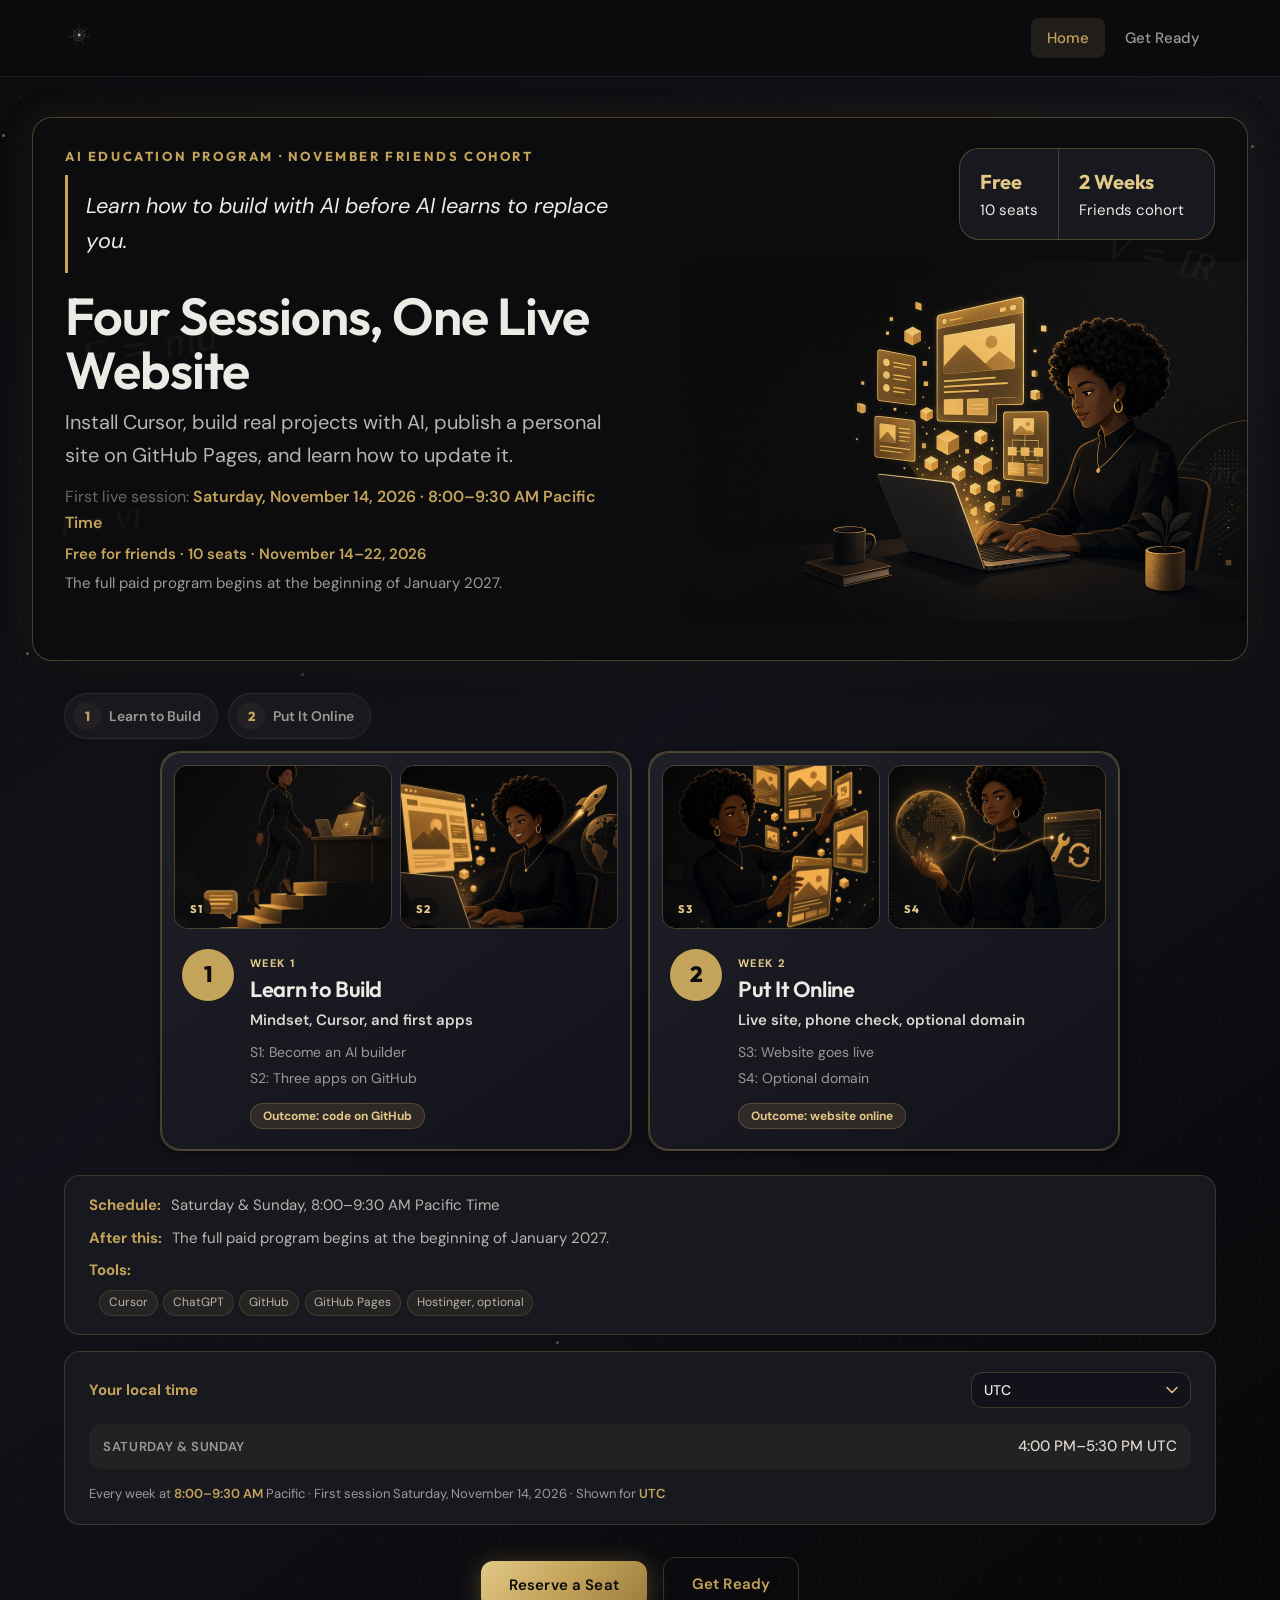
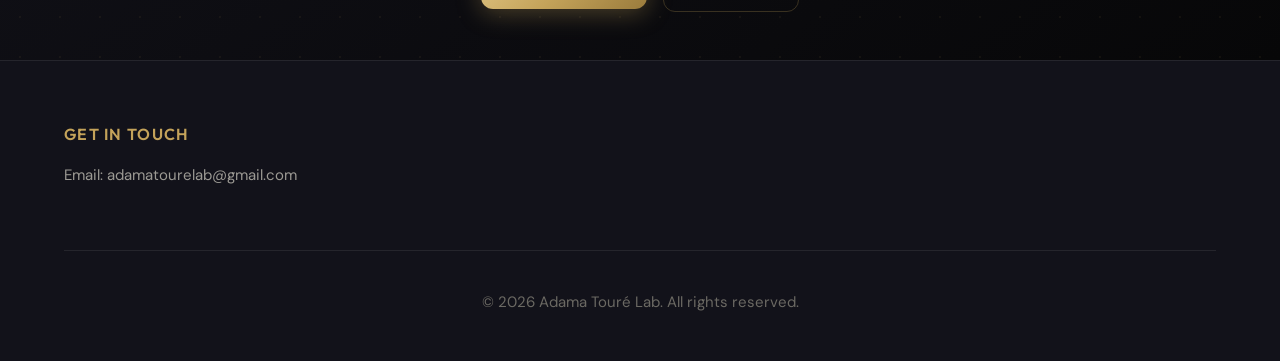
==== commit b4414f5a: "Align the friends cohort pages with the November sessions. Co-authored-by: Cursor <cursoragent@curso" ====
--- a/index.html
+++ b/index.html
@@ -4,7 +4,7 @@
   <meta charset="UTF-8" />
   <meta name="viewport" content="width=device-width, initial-scale=1.0" />
   <title>AI Mastery Program | November Friends Cohort</title>
-  <meta name="description" content="Join the free November friends cohort. Two weeks, 10 seats, starting November 14 at 8:00–9:30 AM Pacific Time. Learn how to use AI tools to build and deploy a website." />
+  <meta name="description" content="Join the free November friends cohort. Four live sessions, 10 seats, starting November 14 at 8:00–9:30 AM Pacific Time. Become an AI builder and publish a website." />
   <link rel="preconnect" href="https://fonts.googleapis.com" />
   <link rel="preconnect" href="https://fonts.gstatic.com" crossorigin />
   <link href="https://fonts.googleapis.com/css2?family=DM+Sans:ital,opsz,wght@0,9..40,400;0,9..40,500;0,9..40,600;0,9..40,700&family=Outfit:wght@500;600;700&display=swap" rel="stylesheet" />
@@ -18,16 +18,24 @@
       <div class="roadmap-bg" aria-hidden="true">
         <div class="roadmap-spotlight" id="roadmap-spotlight"></div>
         <div class="roadmap-particles" id="roadmap-particles" aria-hidden="true"></div>
-        <div class="roadmap-equations roadmap-equations--hero" id="roadmap-equations-hero" aria-hidden="true"></div>
       </div>
       <div class="container roadmap-header reveal-stagger">
+        <img
+          class="roadmap-header-bg"
+          src="assets/cohort/hero-ai-builder.jpg"
+          alt="Illustration of Atlai at a laptop assembling glowing golden website blocks"
+          width="1280"
+          height="720"
+        />
+        <div class="roadmap-header-scrim" aria-hidden="true"></div>
+        <div class="roadmap-equations roadmap-equations--hero" id="roadmap-equations-hero" aria-hidden="true"></div>
         <div class="roadmap-header-text">
           <p class="roadmap-eyebrow reveal-item" data-cohort-eyebrow>AI Education Program · November Friends Cohort</p>
           <blockquote class="roadmap-tagline program-quote reveal-item" data-program-tagline>
             Learn how to build with AI before AI learns to replace you.
           </blockquote>
-          <h1 class="reveal-item">Build and Deploy a Website</h1>
-          <p class="roadmap-subtitle reveal-item">Two free weeks. Learn how to use AI tools to build a website and put it online.</p>
+          <h1 class="reveal-item">Four Sessions, One Live Website</h1>
+          <p class="roadmap-subtitle reveal-item">Install Cursor, build real projects with AI, publish a personal site on GitHub Pages, and learn how to update it.</p>
           <p class="cohort-start-banner reveal-item">First live session: <strong data-cohort-start>Saturday, November 14, 2026 · 8:00–9:30 AM Pacific Time</strong></p>
           <p class="cohort-offer-line reveal-item"><span data-cohort-offer>Free for friends · 10 seats</span> · <span data-cohort-range>November 14–22, 2026</span></p>
           <p class="cohort-paid-note reveal-item" data-paid-program>The full paid program begins at the beginning of January 2027.</p>
@@ -59,7 +67,7 @@
           <img
             class="roadmap-svg-desktop"
             src="assets/course-roadmap.svg"
-            alt="Two-week path: build a website with AI tools, then deploy it"
+            alt="Four sessions: become an AI builder, build three small apps, publish a website, then connect an optional domain"
             width="1600"
             height="900"
           />
@@ -86,6 +94,7 @@
               <li>ChatGPT</li>
               <li>GitHub</li>
               <li>GitHub Pages</li>
+              <li>Hostinger, optional</li>
             </ul>
           </div>
         </div>
--- a/css/styles.css
+++ b/css/styles.css
@@ -1907,6 +1907,59 @@
   justify-content: space-between;
   gap: 1.5rem;
   margin-bottom: 2rem;
+  min-height: 34rem;
+  padding-top: 1.75rem;
+  padding-bottom: 1.75rem;
+  overflow: hidden;
+  isolation: isolate;
+  background: #0c0c0f;
+  border: 1px solid rgba(196, 163, 90, 0.34);
+  border-radius: var(--radius-xl);
+  box-shadow: var(--shadow-md), 0 0 36px rgba(196, 163, 90, 0.12);
+}
+
+.roadmap-header-bg {
+  position: absolute;
+  top: 9rem;
+  right: 0;
+  z-index: 0;
+  width: min(60%, 36rem);
+  height: 22.5rem;
+  object-fit: cover;
+  object-position: right center;
+  pointer-events: none;
+}
+
+.roadmap-header-scrim {
+  position: absolute;
+  top: 9rem;
+  right: 0;
+  z-index: 1;
+  width: min(60%, 36rem);
+  height: 22.5rem;
+  background: linear-gradient(90deg, #0c0c0f 0%, rgba(12, 12, 15, 0.45) 16%, rgba(12, 12, 15, 0.05) 38%);
+  pointer-events: none;
+}
+
+.roadmap-header .roadmap-equations--hero {
+  z-index: 2;
+}
+
+.roadmap-header-text,
+.roadmap-header .roadmap-stats-pill {
+  position: relative;
+  z-index: 3;
+}
+
+.roadmap-header-text {
+  flex: 1 1 28rem;
+  min-width: 0;
+  max-width: calc(100% - min(60%, 36rem) - 1rem);
+}
+
+.roadmap-header .roadmap-stats-pill {
+  align-self: flex-start;
+  margin-top: 0.15rem;
 }
 
 .roadmap-eyebrow {
@@ -2519,11 +2572,54 @@
 
 .roadmap-card-front {
   display: flex;
-  gap: 1rem;
-  padding: 1.25rem;
+  flex-direction: column;
   background: linear-gradient(145deg, #1f1f28 0%, #12121a 100%);
   border: 1px solid rgba(196, 163, 90, 0.34);
   box-shadow: var(--shadow-sm);
+  overflow: hidden;
+}
+
+.roadmap-card-photos {
+  display: grid;
+  grid-template-columns: 1fr 1fr;
+  gap: 0.5rem;
+  padding: 0.75rem 0.75rem 0;
+}
+
+.roadmap-card-photo {
+  position: relative;
+  margin: 0;
+  aspect-ratio: 4 / 3;
+  border-radius: 0.85rem;
+  overflow: hidden;
+  border: 1px solid rgba(196, 163, 90, 0.28);
+}
+
+.roadmap-card-photo img {
+  display: block;
+  width: 100%;
+  height: 100%;
+  object-fit: cover;
+}
+
+.roadmap-card-photo figcaption {
+  position: absolute;
+  left: 0.45rem;
+  bottom: 0.45rem;
+  padding: 0.15rem 0.5rem;
+  border-radius: 999px;
+  background: rgba(12, 12, 15, 0.78);
+  color: var(--gold-light);
+  font-family: var(--font-display);
+  font-size: 0.6875rem;
+  font-weight: 800;
+  letter-spacing: 0.08em;
+}
+
+.roadmap-card-front-row {
+  display: flex;
+  gap: 1rem;
+  padding: 1.25rem;
 }
 
 .roadmap-card-front .roadmap-card-body {
@@ -2915,6 +3011,34 @@
   .roadmap-stats-pill {
     width: 100%;
   }
+
+  .roadmap-header {
+    min-height: 0;
+  }
+
+  .roadmap-header-text {
+    max-width: none;
+    order: 2;
+  }
+
+  .roadmap-header .roadmap-stats-pill {
+    order: 0;
+  }
+
+  .roadmap-header-bg {
+    position: relative;
+    top: auto;
+    right: auto;
+    order: 1;
+    width: 100%;
+    height: 16.5rem;
+    margin-top: 0.75rem;
+    object-position: 72% center;
+  }
+
+  .roadmap-header-scrim {
+    display: none;
+  }
 }
 
 /* Beta gate & signup */
